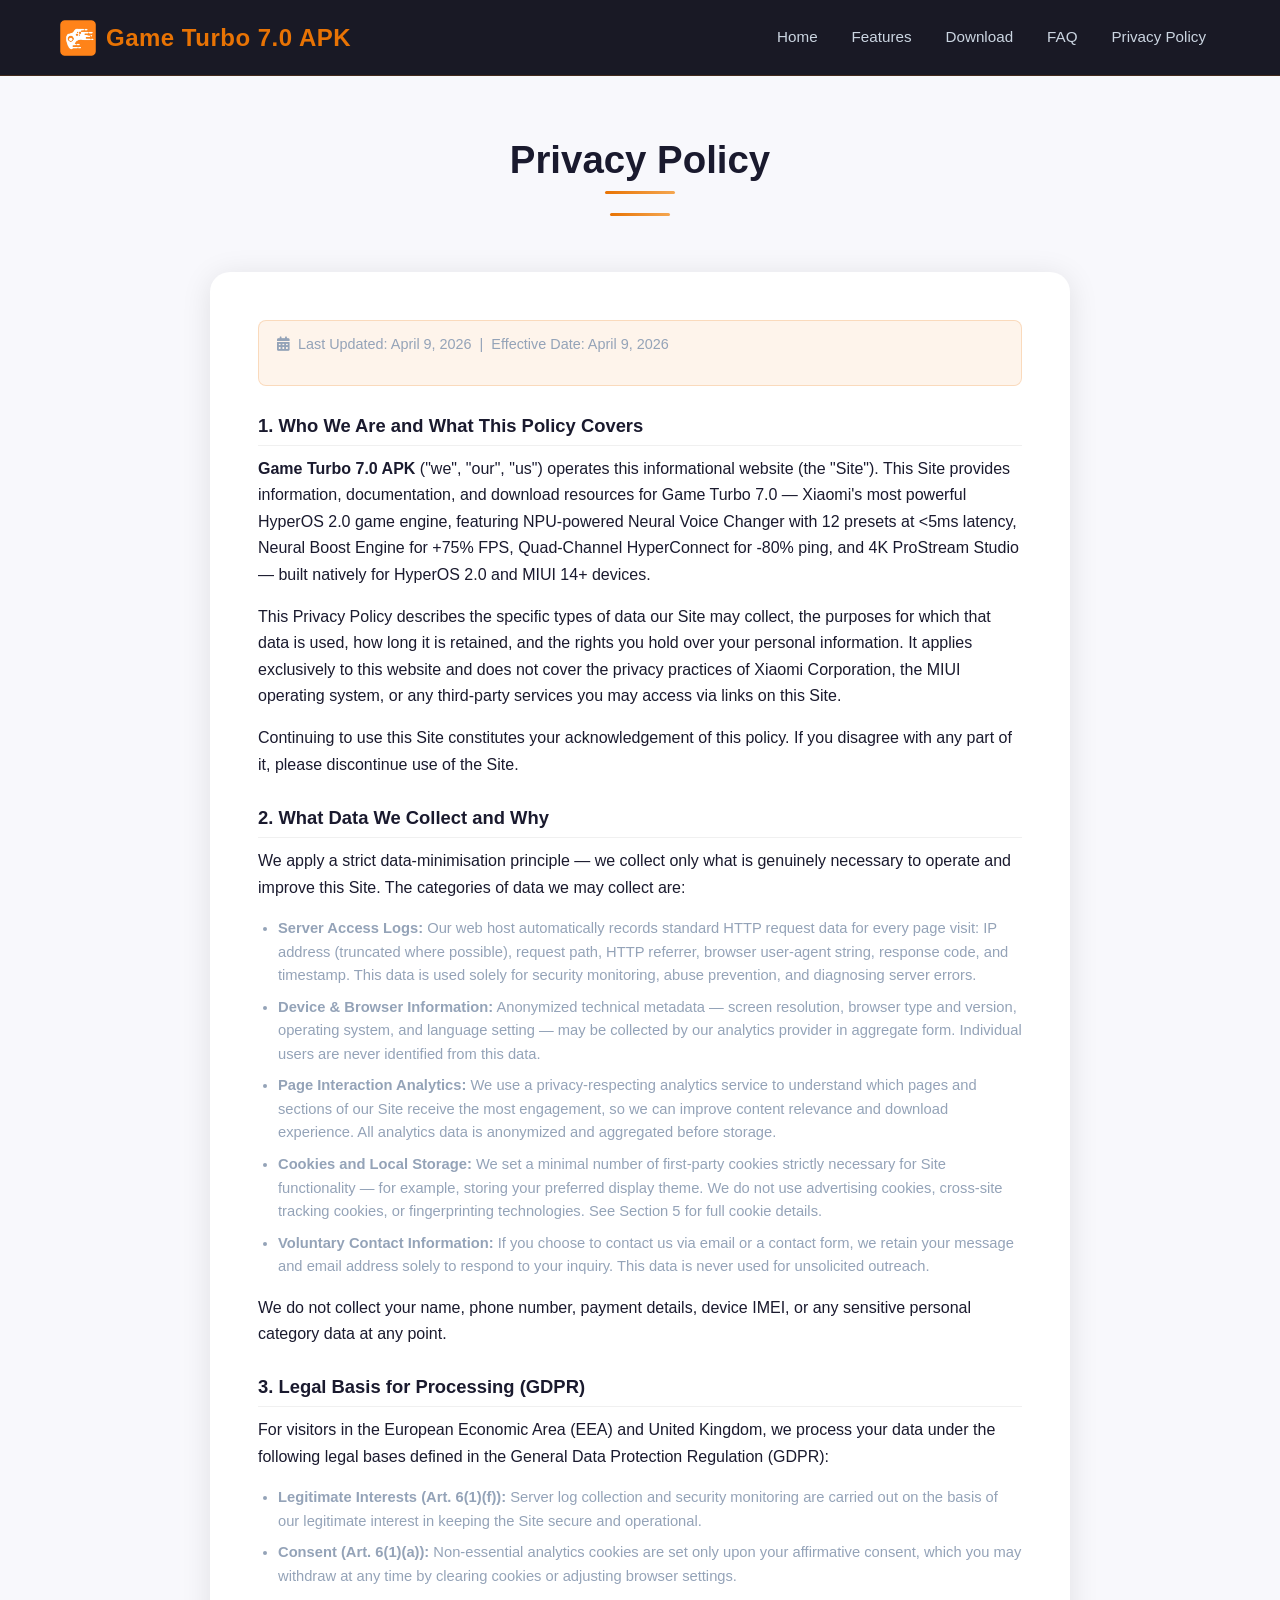
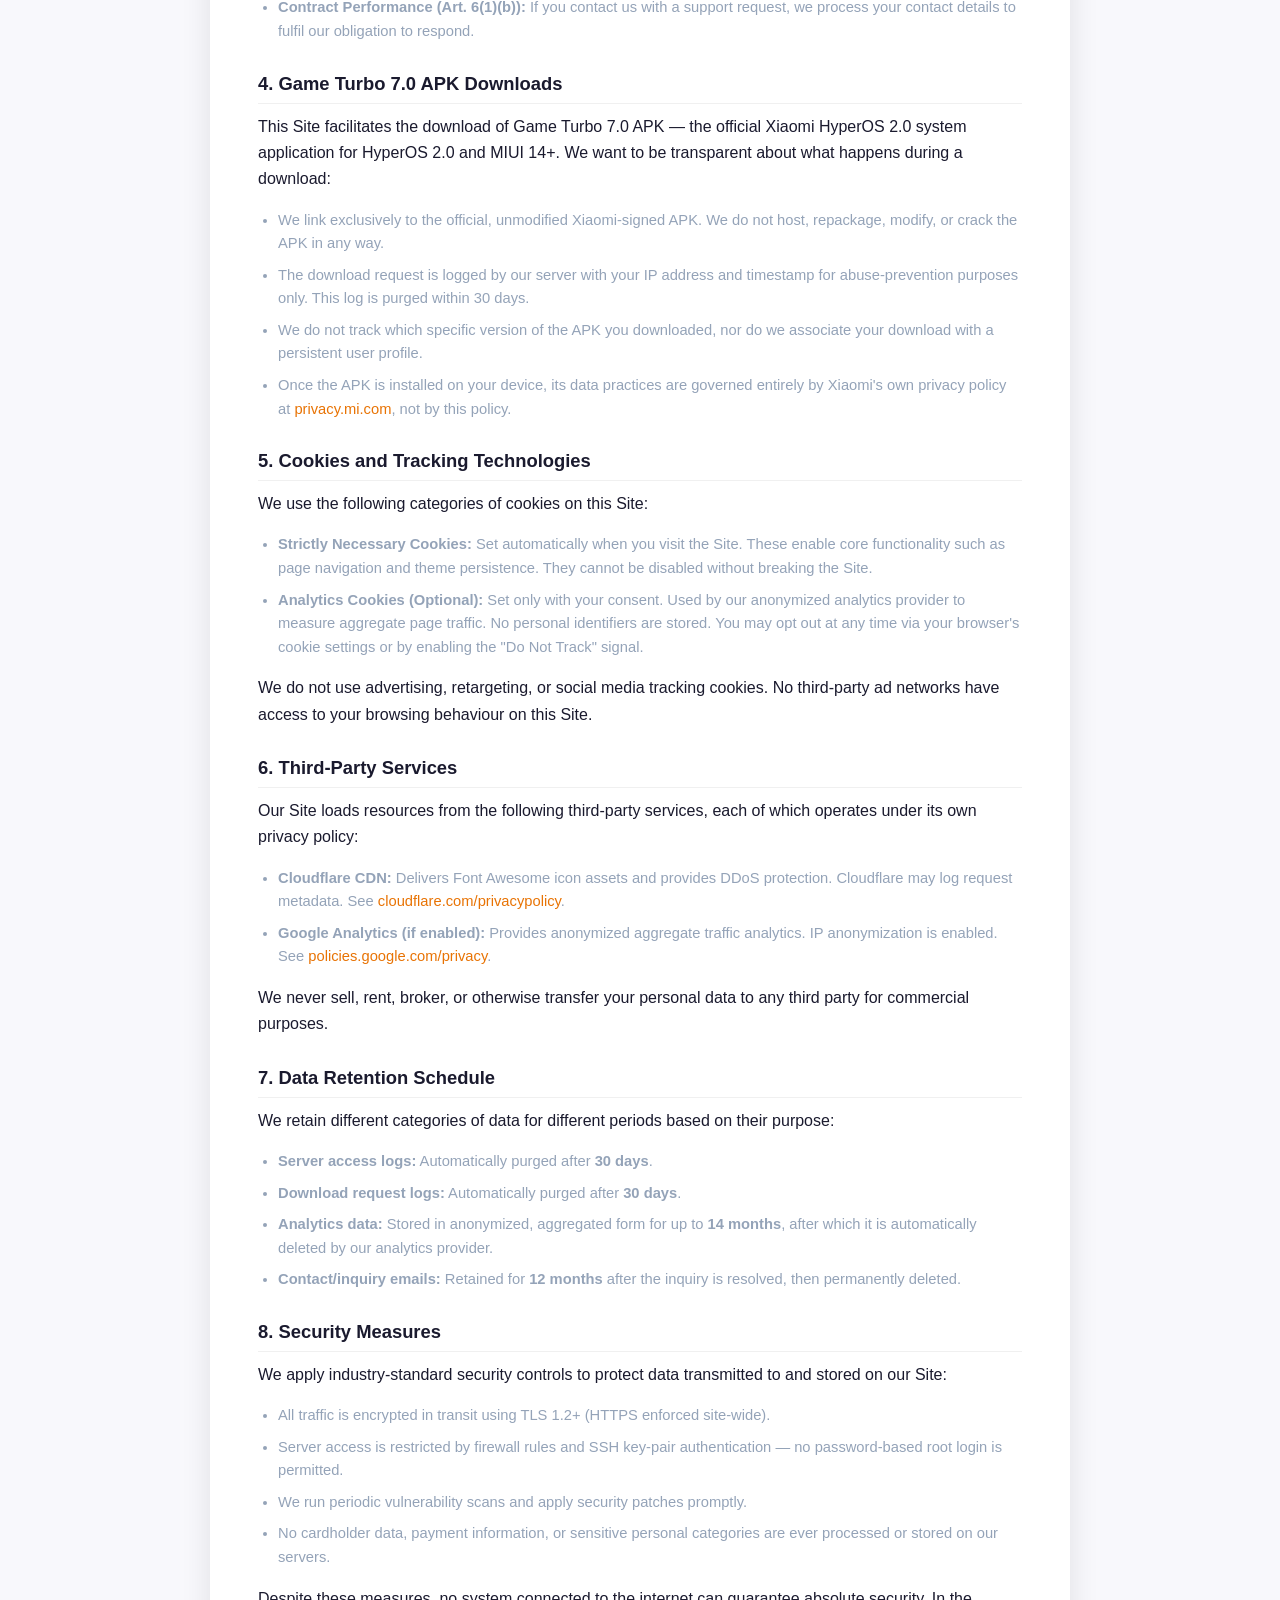
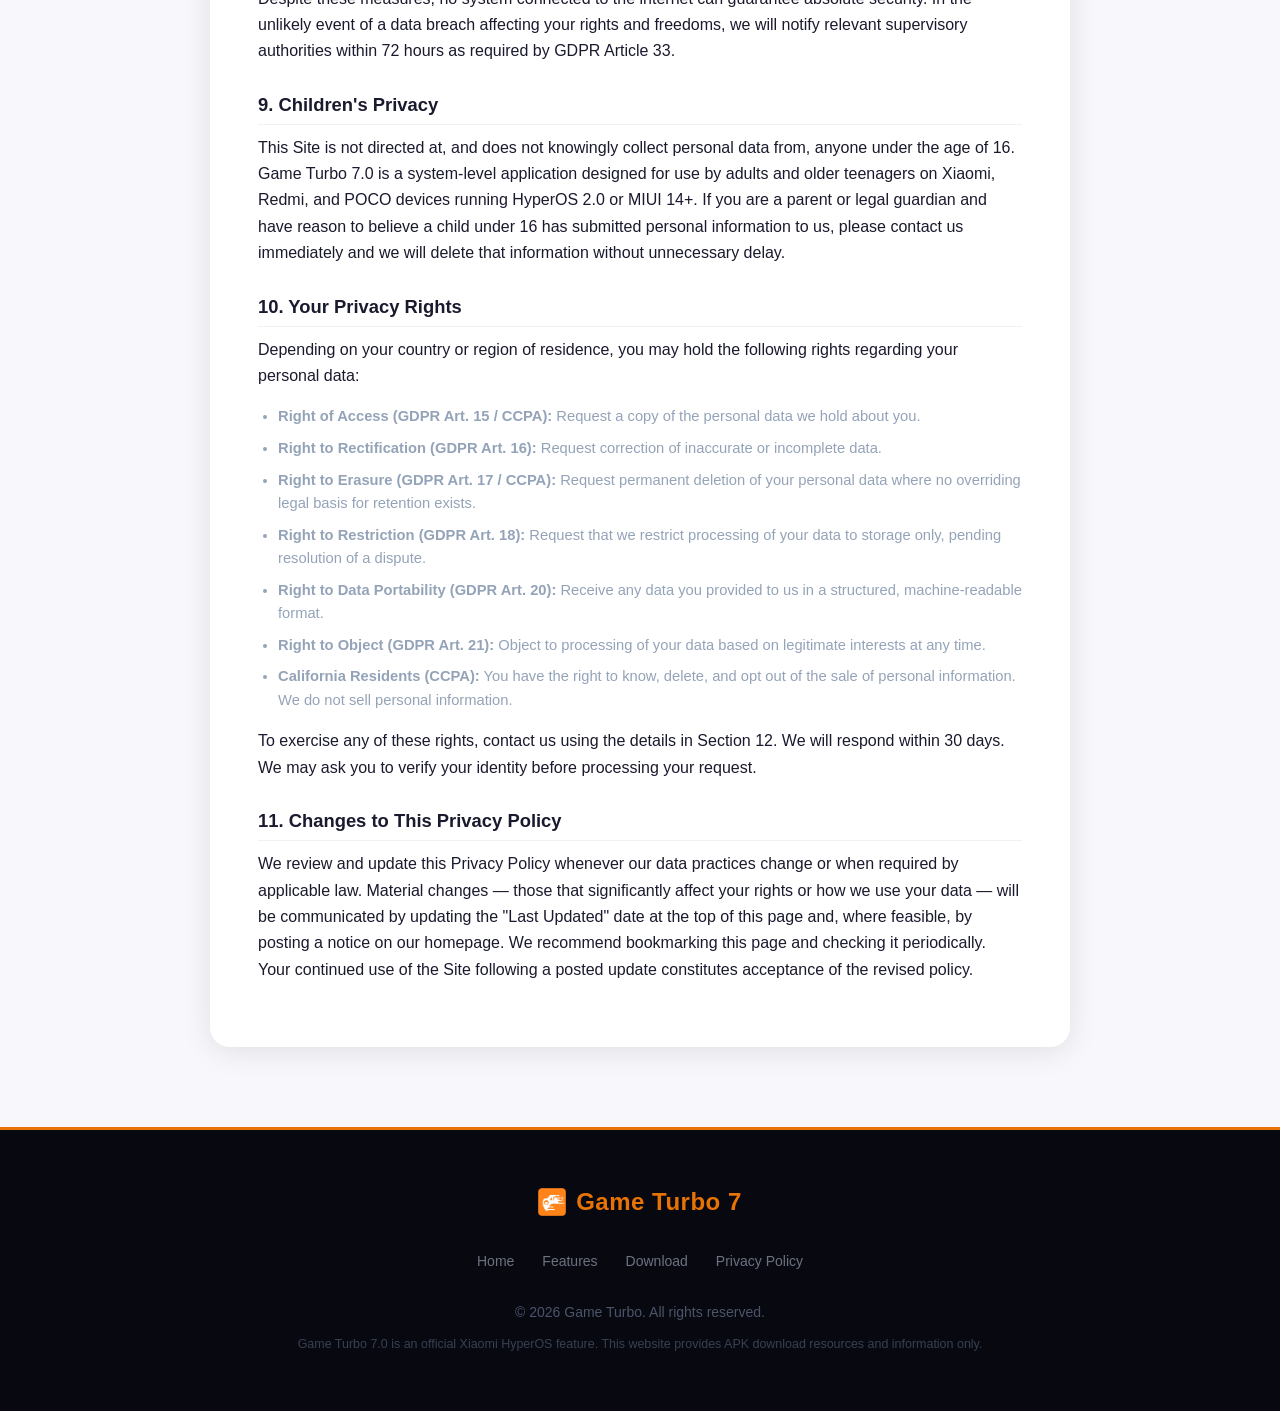
==== privacy-policy.html @ 9330b488 "first commit" ====
﻿<!DOCTYPE html>
<html lang="en">

<head>
    <meta charset="UTF-8">
    <meta name="viewport" content="width=device-width, initial-scale=1.0, maximum-scale=1.0, user-scalable=no">
    <title>Privacy Policy | Game Turbo 7.0 APK</title>
    <meta name="description" content="Privacy Policy for Game Turbo 7.0 APK website. Learn how we collect, use, and protect your personal information when you use our site.">
    <meta name="robots" content="noindex, follow">

    <link rel="stylesheet" href="css/styles.css">
    <link rel="stylesheet" href="https://cdnjs.cloudflare.com/ajax/libs/font-awesome/6.0.0/css/all.min.css">
    <link rel="icon" type="image/x-icon" href="images/favicon.ico">
</head>

<body>
    <!-- Loading Screen -->
    <!-- <div class="loading-screen" id="loadingScreen">
        <div class="loading-content">
            <div class="phone-loader">
                <div class="phone-status-bar">
                    <span>11:11</span>
                    <div class="status-icons">
                        <i class="fas fa-signal"></i>
                        <i class="fas fa-wifi"></i>
                        <i class="fas fa-battery-full"></i>
                    </div>
                </div>
                <div class="phone-screen-content">
                    <div class="loader-logo">
                        <img src="images/gameturbo.webp" alt="Game Turbo" class="loader-icon-img" style="height:48px;width:auto;object-fit:contain;">
                        <span class="loader-brand">Game Turbo 7.0</span>
                    </div>
                    <div class="loading-bar-container">
                        <div class="loading-bar"></div>
                    </div>
                    <div class="loading-text">Loading...</div>
                </div>
            </div>
        </div>
    </div> -->

    <!-- Header -->
    <header id="mainHeader">
        <div class="header-container">
            <a href="./index.html" class="logo-link">
                <div class="logo">
                    <img src="images/gameturbo.webp" alt="Game Turbo Logo" class="logo-icon" style="height:36px;width:auto;object-fit:contain;">
                    <h1>Game Turbo 7.0 APK</h1>
                </div>
            </a>
            <div class="mobile-menu-toggle" id="mobileMenuToggle">
                <i class="fas fa-bars"></i>
            </div>
            <nav id="mainNav">
                <ul>
                    <li><a href="index.html#hero"     class="nav-link">Home</a></li>
                    <li><a href="index.html#features" class="nav-link">Features</a></li>
                    <li><a href="index.html#download" class="nav-link">Download</a></li>
                    <li><a href="index.html#faq" class="nav-link">FAQ</a></li>
                    <li><a href="privacy-policy.html" class="nav-link active">Privacy Policy</a></li>
                </ul>
            </nav>
        </div>
    </header>

    <main>
        <section id="privacy-policy" class="privacy-policy-section">
            <div class="container">
                <div class="section-header">
                    <h2>Privacy Policy</h2>
                    <div class="separator"></div>
                </div>
                <div class="privacy-content">
                    <div class="effective-date">
                        <p><i class="fas fa-calendar-alt"></i> &nbsp;Last Updated: April 9, 2026 &nbsp;|&nbsp; Effective Date: April 9, 2026</p>
                    </div>

                    <h3>1. Who We Are and What This Policy Covers</h3>
                    <p><strong>Game Turbo 7.0 APK</strong> ("we", "our", "us") operates this informational website (the "Site"). This Site provides information, documentation, and download resources for Game Turbo 7.0 — Xiaomi's most powerful HyperOS 2.0 game engine, featuring NPU-powered Neural Voice Changer with 12 presets at &lt;5ms latency, Neural Boost Engine for +75% FPS, Quad-Channel HyperConnect for -80% ping, and 4K ProStream Studio — built natively for HyperOS 2.0 and MIUI 14+ devices.</p>
                    <p>This Privacy Policy describes the specific types of data our Site may collect, the purposes for which that data is used, how long it is retained, and the rights you hold over your personal information. It applies exclusively to this website and does not cover the privacy practices of Xiaomi Corporation, the MIUI operating system, or any third-party services you may access via links on this Site.</p>
                    <p>Continuing to use this Site constitutes your acknowledgement of this policy. If you disagree with any part of it, please discontinue use of the Site.</p>

                    <h3>2. What Data We Collect and Why</h3>
                    <p>We apply a strict data-minimisation principle — we collect only what is genuinely necessary to operate and improve this Site. The categories of data we may collect are:</p>
                    <ul>
                        <li><strong>Server Access Logs:</strong> Our web host automatically records standard HTTP request data for every page visit: IP address (truncated where possible), request path, HTTP referrer, browser user-agent string, response code, and timestamp. This data is used solely for security monitoring, abuse prevention, and diagnosing server errors.</li>
                        <li><strong>Device &amp; Browser Information:</strong> Anonymized technical metadata — screen resolution, browser type and version, operating system, and language setting — may be collected by our analytics provider in aggregate form. Individual users are never identified from this data.</li>
                        <li><strong>Page Interaction Analytics:</strong> We use a privacy-respecting analytics service to understand which pages and sections of our Site receive the most engagement, so we can improve content relevance and download experience. All analytics data is anonymized and aggregated before storage.</li>
                        <li><strong>Cookies and Local Storage:</strong> We set a minimal number of first-party cookies strictly necessary for Site functionality — for example, storing your preferred display theme. We do not use advertising cookies, cross-site tracking cookies, or fingerprinting technologies. See Section 5 for full cookie details.</li>
                        <li><strong>Voluntary Contact Information:</strong> If you choose to contact us via email or a contact form, we retain your message and email address solely to respond to your inquiry. This data is never used for unsolicited outreach.</li>
                    </ul>
                    <p>We do not collect your name, phone number, payment details, device IMEI, or any sensitive personal category data at any point.</p>

                    <h3>3. Legal Basis for Processing (GDPR)</h3>
                    <p>For visitors in the European Economic Area (EEA) and United Kingdom, we process your data under the following legal bases defined in the General Data Protection Regulation (GDPR):</p>
                    <ul>
                        <li><strong>Legitimate Interests (Art. 6(1)(f)):</strong> Server log collection and security monitoring are carried out on the basis of our legitimate interest in keeping the Site secure and operational.</li>
                        <li><strong>Consent (Art. 6(1)(a)):</strong> Non-essential analytics cookies are set only upon your affirmative consent, which you may withdraw at any time by clearing cookies or adjusting browser settings.</li>
                        <li><strong>Contract Performance (Art. 6(1)(b)):</strong> If you contact us with a support request, we process your contact details to fulfil our obligation to respond.</li>
                    </ul>

                    <h3>4. Game Turbo 7.0 APK Downloads</h3>
                    <p>This Site facilitates the download of Game Turbo 7.0 APK — the official Xiaomi HyperOS 2.0 system application for HyperOS 2.0 and MIUI 14+. We want to be transparent about what happens during a download:</p>
                    <ul>
                        <li>We link exclusively to the official, unmodified Xiaomi-signed APK. We do not host, repackage, modify, or crack the APK in any way.</li>
                        <li>The download request is logged by our server with your IP address and timestamp for abuse-prevention purposes only. This log is purged within 30 days.</li>
                        <li>We do not track which specific version of the APK you downloaded, nor do we associate your download with a persistent user profile.</li>
                        <li>Once the APK is installed on your device, its data practices are governed entirely by Xiaomi's own privacy policy at <a href="https://privacy.mi.com/" target="_blank" rel="noopener noreferrer">privacy.mi.com</a>, not by this policy.</li>
                    </ul>

                    <h3>5. Cookies and Tracking Technologies</h3>
                    <p>We use the following categories of cookies on this Site:</p>
                    <ul>
                        <li><strong>Strictly Necessary Cookies:</strong> Set automatically when you visit the Site. These enable core functionality such as page navigation and theme persistence. They cannot be disabled without breaking the Site.</li>
                        <li><strong>Analytics Cookies (Optional):</strong> Set only with your consent. Used by our anonymized analytics provider to measure aggregate page traffic. No personal identifiers are stored. You may opt out at any time via your browser's cookie settings or by enabling the "Do Not Track" signal.</li>
                    </ul>
                    <p>We do not use advertising, retargeting, or social media tracking cookies. No third-party ad networks have access to your browsing behaviour on this Site.</p>

                    <h3>6. Third-Party Services</h3>
                    <p>Our Site loads resources from the following third-party services, each of which operates under its own privacy policy:</p>
                    <ul>
                        <li><strong>Cloudflare CDN:</strong> Delivers Font Awesome icon assets and provides DDoS protection. Cloudflare may log request metadata. See <a href="https://www.cloudflare.com/privacypolicy/" target="_blank" rel="noopener noreferrer">cloudflare.com/privacypolicy</a>.</li>
                        <li><strong>Google Analytics (if enabled):</strong> Provides anonymized aggregate traffic analytics. IP anonymization is enabled. See <a href="https://policies.google.com/privacy" target="_blank" rel="noopener noreferrer">policies.google.com/privacy</a>.</li>
                    </ul>
                    <p>We never sell, rent, broker, or otherwise transfer your personal data to any third party for commercial purposes.</p>

                    <h3>7. Data Retention Schedule</h3>
                    <p>We retain different categories of data for different periods based on their purpose:</p>
                    <ul>
                        <li><strong>Server access logs:</strong> Automatically purged after <strong>30 days</strong>.</li>
                        <li><strong>Download request logs:</strong> Automatically purged after <strong>30 days</strong>.</li>
                        <li><strong>Analytics data:</strong> Stored in anonymized, aggregated form for up to <strong>14 months</strong>, after which it is automatically deleted by our analytics provider.</li>
                        <li><strong>Contact/inquiry emails:</strong> Retained for <strong>12 months</strong> after the inquiry is resolved, then permanently deleted.</li>
                    </ul>

                    <h3>8. Security Measures</h3>
                    <p>We apply industry-standard security controls to protect data transmitted to and stored on our Site:</p>
                    <ul>
                        <li>All traffic is encrypted in transit using TLS 1.2+ (HTTPS enforced site-wide).</li>
                        <li>Server access is restricted by firewall rules and SSH key-pair authentication — no password-based root login is permitted.</li>
                        <li>We run periodic vulnerability scans and apply security patches promptly.</li>
                        <li>No cardholder data, payment information, or sensitive personal categories are ever processed or stored on our servers.</li>
                    </ul>
                    <p>Despite these measures, no system connected to the internet can guarantee absolute security. In the unlikely event of a data breach affecting your rights and freedoms, we will notify relevant supervisory authorities within 72 hours as required by GDPR Article 33.</p>

                    <h3>9. Children's Privacy</h3>
                    <p>This Site is not directed at, and does not knowingly collect personal data from, anyone under the age of 16. Game Turbo 7.0 is a system-level application designed for use by adults and older teenagers on Xiaomi, Redmi, and POCO devices running HyperOS 2.0 or MIUI 14+. If you are a parent or legal guardian and have reason to believe a child under 16 has submitted personal information to us, please contact us immediately and we will delete that information without unnecessary delay.</p>

                    <h3>10. Your Privacy Rights</h3>
                    <p>Depending on your country or region of residence, you may hold the following rights regarding your personal data:</p>
                    <ul>
                        <li><strong>Right of Access (GDPR Art. 15 / CCPA):</strong> Request a copy of the personal data we hold about you.</li>
                        <li><strong>Right to Rectification (GDPR Art. 16):</strong> Request correction of inaccurate or incomplete data.</li>
                        <li><strong>Right to Erasure (GDPR Art. 17 / CCPA):</strong> Request permanent deletion of your personal data where no overriding legal basis for retention exists.</li>
                        <li><strong>Right to Restriction (GDPR Art. 18):</strong> Request that we restrict processing of your data to storage only, pending resolution of a dispute.</li>
                        <li><strong>Right to Data Portability (GDPR Art. 20):</strong> Receive any data you provided to us in a structured, machine-readable format.</li>
                        <li><strong>Right to Object (GDPR Art. 21):</strong> Object to processing of your data based on legitimate interests at any time.</li>
                        <li><strong>California Residents (CCPA):</strong> You have the right to know, delete, and opt out of the sale of personal information. We do not sell personal information.</li>
                    </ul>
                    <p>To exercise any of these rights, contact us using the details in Section 12. We will respond within 30 days. We may ask you to verify your identity before processing your request.</p>

                    <h3>11. Changes to This Privacy Policy</h3>
                    <p>We review and update this Privacy Policy whenever our data practices change or when required by applicable law. Material changes — those that significantly affect your rights or how we use your data — will be communicated by updating the "Last Updated" date at the top of this page and, where feasible, by posting a notice on our homepage. We recommend bookmarking this page and checking it periodically. Your continued use of the Site following a posted update constitutes acceptance of the revised policy.</p>

                    
                </div>
            </div>
        </section>
    </main>

    <footer>
        <div class="footer-inner">
            <div class="footer-brand-logo">
                <img src="images/gameturbo.webp" alt="Game Turbo" class="footer-logo-icon" style="height:28px;width:auto;object-fit:contain;vertical-align:middle;">
                <span class="footer-logo-name">Game Turbo 7</span>
            </div>
            <div class="footer-links-row">
                <a href="index.html">Home</a>
                <a href="index.html#features">Features</a>
                <a href="index.html#download">Download</a>
                <a href="privacy-policy.html">Privacy Policy</a>
            </div>
            <p class="footer-copy">&copy; 2026 Game Turbo. All rights reserved.</p>
            <p class="footer-disclaimer">Game Turbo 7.0 is an official Xiaomi HyperOS feature. This website provides APK download resources and information only.</p>
        </div>
    </footer>

    <script src="js/script.js"></script>
</body>

</html>
---- css/styles.css ----
/* ============================================================
   GAME TURBO 4.0 — styles.css
   Brand Color: #E87304 (Orange)
   ============================================================ */

/* =================== CSS VARIABLES =================== */
:root {
    --primary-color: #E87304;
    --primary-dark: #b85c00;
    --primary-light: #f4a650;
    --primary-glow: rgba(232, 115, 4, 0.35);

    --secondary-color: #1a1a2e;
    --secondary-dark: #0d0d1a;
    --secondary-light: #2d2d4e;

    --accent-color: #f09040;
    --accent-green: #22c55e;

    --text-dark: #1a1a2e;
    --text-light: #ffffff;
    --text-muted: #94a3b8;

    --background-light: #f8f8fc;
    --background-dark: #0d0d1a;
    --card-bg: #ffffff;
    --card-bg-dark: #1a1a2e;
    --card-shadow: rgba(0, 0, 0, 0.10);
    --card-shadow-hover: rgba(232, 115, 4, 0.2);

    --border-color: rgba(232, 115, 4, 0.2);

    --header-height: 76px;
    --border-radius: 12px;
    --border-radius-lg: 20px;
    --section-padding: 90px 0;
    --transition-speed: 0.3s;
}

/* Dark Theme Variables */
.dark-theme {
    --text-dark: #e2e8f0;
    --text-muted: #64748b;
    --background-light: #0d0d1a;
    --card-bg: #1a1a2e;
    --card-shadow: rgba(0, 0, 0, 0.4);
    --border-color: rgba(232, 115, 4, 0.15);
}

/* =================== RESET & BASE =================== */
*, *::before, *::after {
    margin: 0;
    padding: 0;
    box-sizing: border-box;
}

html {
    scroll-behavior: smooth;
    font-size: 16px;
}

body {
    font-family: 'Segoe UI', 'Roboto', 'Arial', sans-serif;
    color: var(--text-dark);
    background-color: var(--background-light);
    line-height: 1.65;
    overflow-x: hidden;
    transition: background-color var(--transition-speed) ease, color var(--transition-speed) ease;
}

h1, h2, h3, h4, h5, h6 {
    font-weight: 700;
    line-height: 1.25;
    margin-bottom: 0.75rem;
}

p { margin-bottom: 1rem; }

a {
    color: var(--primary-color);
    text-decoration: none;
    transition: color var(--transition-speed) ease;
}
a:hover { color: var(--primary-dark); }

section { padding: var(--section-padding); }
img { max-width: 100%; height: auto; }

/* =================== UTILITY =================== */
.container {
    width: 100%;
    max-width: 1200px;
    margin: 0 auto;
    padding: 0 20px;
}

.highlight {
    color: var(--primary-color);
    position: relative;
}

.section-header {
    text-align: center;
    max-width: 800px;
    margin: 0 auto 3.5rem;
    padding: 0 20px;
}

.section-header h2 {
    font-size: 2.4rem;
    color: var(--text-dark);
    position: relative;
    display: inline-block;
    margin-bottom: 1.2rem;
}

.section-header h2::after {
    content: "";
    position: absolute;
    bottom: -10px;
    left: 50%;
    transform: translateX(-50%);
    width: 70px;
    height: 3px;
    background: linear-gradient(90deg, var(--primary-color), var(--primary-light));
    border-radius: 3px;
}

.section-header p {
    font-size: 1.1rem;
    color: var(--text-muted);
    line-height: 1.7;
}

/* =================== BUTTONS =================== */
.btn {
    display: inline-flex;
    align-items: center;
    justify-content: center;
    gap: 8px;
    padding: 13px 28px;
    border-radius: 50px;
    font-weight: 600;
    font-size: 1rem;
    cursor: pointer;
    transition: all var(--transition-speed) ease;
    border: none;
    text-align: center;
    letter-spacing: 0.3px;
    white-space: nowrap;
}

.btn-primary {
    background: linear-gradient(135deg, var(--primary-color) 0%, var(--primary-dark) 100%);
    color: #ffffff;
    box-shadow: 0 4px 15px var(--primary-glow);
}
.btn-primary:hover {
    background: linear-gradient(135deg, var(--primary-light) 0%, var(--primary-color) 100%);
    color: #ffffff;
    transform: translateY(-2px);
    box-shadow: 0 8px 25px var(--primary-glow);
}

.btn-secondary {
    background-color: rgba(255,255,255,0.15);
    color: var(--text-light);
    border: 2px solid rgba(255,255,255,0.5);
    backdrop-filter: blur(8px);
}
.btn-secondary:hover {
    background-color: rgba(255,255,255,0.25);
    color: var(--text-light);
    transform: translateY(-2px);
}

/* =================== LOADING SCREEN =================== */
.loading-screen {
    position: fixed;
    inset: 0;
    background: linear-gradient(135deg, var(--secondary-dark) 0%, var(--secondary-color) 100%);
    display: flex;
    justify-content: center;
    align-items: center;
    z-index: 9999;
    transition: opacity 0.6s ease, visibility 0.6s ease;
}

.loading-screen.loaded {
    opacity: 0;
    visibility: hidden;
    pointer-events: none;
}

.phone-loader {
    width: 300px;
    background: #1a1a2e;
    border-radius: 28px;
    border: 3px solid var(--primary-color);
    overflow: hidden;
    box-shadow: 0 0 40px var(--primary-glow), 0 0 80px rgba(232,115,4,0.1);
}

.phone-status-bar {
    display: flex;
    justify-content: space-between;
    align-items: center;
    padding: 8px 16px;
    background: rgba(232,115,4,0.15);
    font-size: 0.75rem;
    color: var(--primary-color);
}

.status-icons { display: flex; gap: 6px; }

.phone-screen-content {
    padding: 30px 20px;
    text-align: center;
}

.loader-logo {
    display: flex;
    align-items: center;
    justify-content: center;
    gap: 10px;
    margin-bottom: 24px;
}

.loader-icon {
    font-size: 2.5rem;
    animation: pulse 1.5s ease-in-out infinite;
}

.loader-brand {
    font-size: 1.4rem;
    font-weight: 800;
    color: var(--primary-color);
    letter-spacing: 1px;
}

.loading-bar-container {
    width: 100%;
    height: 6px;
    background: rgba(255,255,255,0.1);
    border-radius: 10px;
    overflow: hidden;
    margin-bottom: 12px;
}

.loading-bar {
    width: 0%;
    height: 100%;
    background: linear-gradient(90deg, var(--primary-color), var(--primary-light));
    border-radius: 10px;
    animation: progress 2.5s ease-in-out forwards;
}

.loading-text {
    color: var(--text-muted);
    font-size: 0.85rem;
    letter-spacing: 0.5px;
}

@keyframes progress {
    0%   { width: 0%; }
    40%  { width: 50%; }
    80%  { width: 85%; }
    100% { width: 100%; }
}

@keyframes pulse {
    0%, 100% { transform: scale(1); }
    50%       { transform: scale(1.15); }
}

/* =================== HEADER =================== */
header {
    position: fixed;
    top: 0;
    left: 0;
    width: 100%;
    height: var(--header-height);
    background-color: rgba(13, 13, 26, 0.95);
    backdrop-filter: blur(20px);
    -webkit-backdrop-filter: blur(20px);
    border-bottom: 1px solid var(--border-color);
    z-index: 1000;
    transition: all var(--transition-speed) ease;
}

.dark-theme header {
    background-color: rgba(13, 13, 26, 0.98);
}

header.scrolled {
    height: 60px;
    box-shadow: 0 4px 24px rgba(232,115,4,0.08);
}

.header-container {
    display: flex;
    justify-content: space-between;
    align-items: center;
    height: 100%;
    max-width: 1200px;
    margin: 0 auto;
    padding: 0 20px;
}

.logo-link { text-decoration: none; }

.logo {
    display: flex;
    align-items: center;
    gap: 10px;
}

.logo-icon {
    font-size: 1.8rem;
    line-height: 1;
    animation: pulse 2s ease-in-out infinite;
}

.logo h1, .logo .logo-name {
    font-size: 1.5rem;
    font-weight: 800;
    color: var(--primary-color);
    margin-bottom: 0;
    letter-spacing: 0.5px;
    transition: font-size var(--transition-speed) ease;
}

header.scrolled .logo h1,
header.scrolled .logo .logo-name { font-size: 1.25rem; }

nav ul {
    display: flex;
    list-style: none;
    gap: 6px;
}

nav ul li a {
    color: #cbd5e1;
    font-weight: 500;
    font-size: 0.95rem;
    padding: 6px 14px;
    border-radius: 50px;
    transition: all var(--transition-speed) ease;
}

nav ul li a:hover,
nav ul li a.active {
    color: var(--secondary-dark);
    background-color: var(--primary-color);
}

.theme-toggle {
    display: flex;
    align-items: center;
    justify-content: center;
    width: 38px;
    height: 38px;
    border-radius: 50%;
    background-color: rgba(232,115,4,0.12);
    color: var(--primary-color);
    cursor: pointer;
    transition: all var(--transition-speed) ease;
    border: 1px solid var(--border-color);
}

.theme-toggle:hover {
    background-color: var(--primary-color);
    color: var(--secondary-dark);
    transform: rotate(20deg);
}

.mobile-menu-toggle {
    display: none;
    align-items: center;
    justify-content: center;
    width: 40px;
    height: 40px;
    border-radius: 8px;
    background: rgba(232,115,4,0.1);
    color: var(--primary-color);
    cursor: pointer;
    border: 1px solid var(--border-color);
    transition: all var(--transition-speed) ease;
}

.mobile-menu-toggle:hover {
    background: var(--primary-color);
    color: var(--secondary-dark);
}

/* =================== HERO SECTION =================== */
.hero-section {
    padding-top: calc(var(--header-height) + 0px);
    padding-bottom: 0;
    background: linear-gradient(135deg, var(--secondary-dark) 0%, #0f172a 50%, #1a1a2e 100%);
    color: var(--text-light);
    overflow: hidden;
    position: relative;
    min-height: 100vh;
    display: flex;
    flex-direction: column;
}

/* Animated background particles */
.hero-bg-particles {
    position: absolute;
    inset: 0;
    overflow: hidden;
    pointer-events: none;
}

.hero-bg-particles span {
    position: absolute;
    display: block;
    width: 6px;
    height: 6px;
    border-radius: 50%;
    background: var(--primary-color);
    opacity: 0;
    will-change: transform, opacity;
    animation: float-particle 8s infinite;
}

.hero-bg-particles span:nth-child(1)  { left: 10%; animation-delay: 0s;   animation-duration: 9s;  }
.hero-bg-particles span:nth-child(2)  { left: 25%; animation-delay: 2s;   animation-duration: 7s;  width: 4px; height: 4px; }
.hero-bg-particles span:nth-child(3)  { left: 40%; animation-delay: 4s;   animation-duration: 10s; }
.hero-bg-particles span:nth-child(4)  { left: 55%; animation-delay: 1s;   animation-duration: 8s;  width: 3px; height: 3px; }
.hero-bg-particles span:nth-child(5)  { left: 70%; animation-delay: 3s;   animation-duration: 7s;  }
.hero-bg-particles span:nth-child(6)  { left: 80%; animation-delay: 5s;   animation-duration: 9s;  width: 5px; height: 5px; }
.hero-bg-particles span:nth-child(7)  { left: 15%; animation-delay: 6s;   animation-duration: 11s; width: 4px; height: 4px; }
.hero-bg-particles span:nth-child(8)  { left: 90%; animation-delay: 1.5s; animation-duration: 8s;  }
.hero-bg-particles span:nth-child(9)  { left: 60%; animation-delay: 3.5s; animation-duration: 6s;  width: 3px; height: 3px; }
.hero-bg-particles span:nth-child(10) { left: 35%; animation-delay: 7s;   animation-duration: 9s;  }

@keyframes float-particle {
    0%   { bottom: -10px; opacity: 0; }
    10%  { opacity: 0.5; }
    90%  { opacity: 0.3; }
    100% { bottom: 110%; opacity: 0; }
}

.hero-content {
    display: flex;
    align-items: center;
    justify-content: space-between;
    max-width: 1200px;
    margin: 0 auto;
    padding: 80px 20px 60px;
    flex: 1;
    gap: 60px;
    position: relative;
    z-index: 2;
}

.hero-text { max-width: 560px; }

.hero-badge {
    display: inline-flex;
    align-items: center;
    gap: 6px;
    background: rgba(232,115,4,0.15);
    border: 1px solid rgba(232,115,4,0.4);
    color: var(--primary-color);
    font-size: 0.85rem;
    font-weight: 600;
    padding: 6px 14px;
    border-radius: 50px;
    margin-bottom: 20px;
    letter-spacing: 0.5px;
}

.hero-text h1 {
    font-size: 3.2rem;
    font-weight: 800;
    line-height: 1.15;
    margin-bottom: 1.2rem;
    color: var(--text-light);
}

.hero-text h1 .highlight {
    background: linear-gradient(90deg, var(--primary-color), var(--primary-light));
    -webkit-background-clip: text;
    -webkit-text-fill-color: transparent;
    background-clip: text;
}

.hero-text > p {
    font-size: 1.1rem;
    color: #94a3b8;
    line-height: 1.7;
    margin-bottom: 1.5rem;
}

.hero-features-list {
    list-style: none;
    margin-bottom: 2rem;
    display: flex;
    flex-direction: column;
    gap: 10px;
}

.hero-features-list li {
    display: flex;
    align-items: center;
    gap: 10px;
    font-size: 0.95rem;
    color: #cbd5e1;
}

.hero-features-list li i {
    color: var(--primary-color);
    font-size: 1rem;
    flex-shrink: 0;
}

.hero-buttons {
    display: flex;
    gap: 14px;
    flex-wrap: wrap;
    margin-bottom: 2rem;
}

.hero-trust {
    display: flex;
    gap: 20px;
    flex-wrap: wrap;
}

.trust-item {
    display: flex;
    align-items: center;
    gap: 6px;
    font-size: 0.85rem;
    color: #64748b;
}

.trust-item i { color: var(--primary-color); }

/* ---- Phone Mockup ---- */
.hero-phone {
    position: relative;
    flex-shrink: 0;
}

.phone-mockup {
    width: 260px;
    background: #0a0a14;
    border-radius: 36px;
    border: 3px solid rgba(232,115,4,0.5);
    overflow: hidden;
    position: relative;
    box-shadow:
        0 0 0 6px rgba(232,115,4,0.07),
        0 30px 60px rgba(0,0,0,0.6),
        0 0 80px rgba(232,115,4,0.15);
    will-change: transform;
    animation: phone-float 4s ease-in-out infinite;
}

@keyframes phone-float {
    0%, 100% { transform: translateY(0); }
    50%       { transform: translateY(-12px); }
}

.phone-notch {
    width: 80px;
    height: 22px;
    background: #0a0a14;
    border-radius: 0 0 14px 14px;
    margin: 0 auto;
    position: relative;
    z-index: 2;
    border-bottom: 2px solid rgba(232,115,4,0.15);
}

.phone-screen {
    padding: 0 14px 8px;
}

.app-status-bar {
    display: flex;
    justify-content: space-between;
    align-items: center;
    padding: 6px 0;
    font-size: 0.7rem;
    color: #64748b;
}

.app-status-icons { display: flex; gap: 5px; }

.app-header {
    display: flex;
    justify-content: space-between;
    align-items: center;
    padding: 8px 0;
    border-bottom: 1px solid rgba(232,115,4,0.15);
    margin-bottom: 12px;
}

.app-name {
    color: var(--primary-color);
    font-weight: 700;
    font-size: 0.9rem;
}

.active-badge {
    background: var(--accent-green);
    color: white;
    font-size: 0.6rem;
    font-weight: 700;
    padding: 2px 8px;
    border-radius: 50px;
    letter-spacing: 0.5px;
}

.app-stats-grid {
    display: grid;
    grid-template-columns: 1fr 1fr;
    gap: 8px;
    margin-bottom: 12px;
}

.stat-box {
    background: rgba(255,255,255,0.04);
    border-radius: 10px;
    padding: 10px 8px;
    text-align: center;
    border: 1px solid rgba(255,255,255,0.06);
    transition: all 0.3s ease;
}

.stat-box.fps  { border-color: rgba(34,197,94,0.3);  }
.stat-box.ram  { border-color: rgba(59,130,246,0.3);  }
.stat-box.ping { border-color: rgba(232,115,4,0.3);   }
.stat-box.temp { border-color: rgba(239,68,68,0.3);   }

.stat-label {
    display: block;
    font-size: 0.6rem;
    color: #64748b;
    letter-spacing: 0.5px;
    font-weight: 600;
    margin-bottom: 2px;
}

.stat-value {
    display: block;
    font-size: 1.4rem;
    font-weight: 800;
    color: var(--text-light);
    line-height: 1;
    margin-bottom: 2px;
}

.stat-box.fps  .stat-value { color: #22c55e; }
.stat-box.ping .stat-value { color: var(--primary-color); }
.stat-box.temp .stat-value { color: #ef4444; }

.stat-unit {
    display: block;
    font-size: 0.55rem;
    color: #475569;
}

.app-boost-btn {
    margin-bottom: 10px;
}

.boost-btn-inner {
    width: 100%;
    padding: 10px;
    background: linear-gradient(135deg, var(--primary-color), var(--primary-dark));
    color: var(--secondary-dark);
    font-weight: 800;
    font-size: 0.85rem;
    border: none;
    border-radius: 10px;
    cursor: pointer;
    letter-spacing: 1px;
    transition: all 0.3s ease;
    display: flex;
    align-items: center;
    justify-content: center;
    gap: 6px;
}

.boost-btn-inner:hover {
    transform: scale(1.02);
    box-shadow: 0 4px 20px var(--primary-glow);
}

.boost-btn-inner.boosting {
    animation: boost-pulse 0.5s ease 3;
}

@keyframes boost-pulse {
    0%, 100% { transform: scale(1); }
    50%       { transform: scale(1.05); background: var(--primary-light); }
}

.app-bottom-nav {
    display: flex;
    justify-content: space-around;
    padding: 8px 0 4px;
    border-top: 1px solid rgba(255,255,255,0.06);
    font-size: 0.6rem;
    color: #475569;
}

.app-bottom-nav span {
    display: flex;
    align-items: center;
    gap: 4px;
}

.phone-home-bar {
    width: 100px;
    height: 4px;
    background: rgba(255,255,255,0.2);
    border-radius: 2px;
    margin: 8px auto 10px;
}

.phone-glow {
    position: absolute;
    top: 50%;
    left: 50%;
    transform: translate(-50%, -50%);
    width: 300px;
    height: 300px;
    background: radial-gradient(circle, var(--primary-glow), transparent 70%);
    border-radius: 50%;
    pointer-events: none;
    z-index: -1;
}

/* ---- Stats Ribbon ---- */
.stats-ribbon {
    width: 100%;
    background: rgba(232,115,4,0.1);
    border-top: 1px solid rgba(232,115,4,0.2);
    border-bottom: 1px solid rgba(232,115,4,0.2);
    position: relative;
    z-index: 2;
}

.stats-ribbon-inner {
    max-width: 1200px;
    margin: 0 auto;
    padding: 16px 20px;
    display: flex;
    justify-content: center;
    align-items: center;
    gap: 0;
    flex-wrap: wrap;
}

.ribbon-stat {
    display: flex;
    flex-direction: column;
    align-items: center;
    padding: 0 28px;
}

.ribbon-stat strong {
    font-size: 1.4rem;
    font-weight: 800;
    color: var(--primary-color);
    line-height: 1;
}

.ribbon-stat span {
    font-size: 0.75rem;
    color: #64748b;
    letter-spacing: 0.5px;
    margin-top: 3px;
}

.ribbon-divider {
    width: 1px;
    height: 35px;
    background: rgba(232,115,4,0.25);
}

/* =================== FEATURES SECTION =================== */
.features-section {
    background-color: var(--background-light);
}

.features-container {
    display: grid;
    grid-template-columns: repeat(auto-fit, minmax(320px, 1fr));
    gap: 28px;
    max-width: 1200px;
    margin: 0 auto;
    padding: 0 20px;
}

.feature-card {
    background-color: var(--card-bg);
    border-radius: var(--border-radius-lg);
    padding: 32px;
    box-shadow: 0 4px 20px var(--card-shadow);
    border: 1px solid rgba(0,0,0,0.05);
    transition: all var(--transition-speed) ease;
    position: relative;
    overflow: hidden;
}

.dark-theme .feature-card {
    background-color: var(--card-bg-dark);
    border-color: var(--border-color);
}

.feature-card::before {
    content: "";
    position: absolute;
    top: 0;
    left: 0;
    right: 0;
    height: 3px;
    background: linear-gradient(90deg, var(--primary-color), var(--primary-light));
    transform: scaleX(0);
    transform-origin: left;
    transition: transform var(--transition-speed) ease;
}

.feature-card:hover {
    transform: translateY(-8px);
    box-shadow: 0 16px 40px var(--card-shadow-hover);
    border-color: rgba(232,115,4,0.2);
}

.feature-card:hover::before {
    transform: scaleX(1);
}

.feature-icon {
    width: 64px;
    height: 64px;
    border-radius: 16px;
    background: linear-gradient(135deg, var(--primary-color), var(--primary-dark));
    display: flex;
    align-items: center;
    justify-content: center;
    font-size: 1.6rem;
    color: #ffffff;
    margin-bottom: 16px;
    box-shadow: 0 4px 15px var(--primary-glow);
}

.feature-badge {
    display: inline-flex;
    background: rgba(232,115,4,0.12);
    color: var(--primary-dark);
    font-size: 0.7rem;
    font-weight: 700;
    padding: 3px 10px;
    border-radius: 50px;
    letter-spacing: 0.5px;
    margin-bottom: 10px;
    border: 1px solid rgba(232,115,4,0.25);
}

.dark-theme .feature-badge { color: var(--primary-color); }

.feature-card h3 {
    font-size: 1.25rem;
    color: var(--text-dark);
    margin-bottom: 10px;
}

.feature-card > p {
    font-size: 0.9rem;
    color: var(--text-muted);
    line-height: 1.6;
    margin-bottom: 16px;
}

.feature-list {
    list-style: none;
    display: flex;
    flex-direction: column;
    gap: 7px;
}

.feature-list li {
    display: flex;
    align-items: center;
    gap: 8px;
    font-size: 0.85rem;
    color: var(--text-muted);
}

.feature-list li i {
    color: var(--accent-green);
    font-size: 0.75rem;
    flex-shrink: 0;
}

/* =================== WHY CHOOSE SECTION =================== */
.why-section {
    background: linear-gradient(135deg, var(--secondary-dark) 0%, #0f172a 100%);
    color: var(--text-light);
}

.why-section .section-header h2 { color: var(--text-light); }
.why-section .section-header p   { color: #64748b; }

.why-container {
    display: grid;
    grid-template-columns: repeat(auto-fit, minmax(240px, 1fr));
    gap: 24px;
    max-width: 1200px;
    margin: 0 auto 60px;
    padding: 0 20px;
}

.why-card {
    background: rgba(255,255,255,0.04);
    border: 1px solid rgba(232,115,4,0.15);
    border-radius: var(--border-radius-lg);
    padding: 30px 24px;
    position: relative;
    transition: all var(--transition-speed) ease;
}

.why-card:hover {
    background: rgba(232,115,4,0.06);
    border-color: rgba(232,115,4,0.4);
    transform: translateY(-6px);
}

.why-number {
    position: absolute;
    top: -14px;
    left: 24px;
    width: 28px;
    height: 28px;
    background: var(--primary-color);
    color: var(--secondary-dark);
    border-radius: 50%;
    font-weight: 800;
    font-size: 0.85rem;
    display: flex;
    align-items: center;
    justify-content: center;
}

.why-icon {
    font-size: 2rem;
    color: var(--primary-color);
    margin-bottom: 16px;
    line-height: 1;
}

.why-card h3 {
    font-size: 1.15rem;
    color: var(--text-light);
    margin-bottom: 10px;
}

.why-card p {
    font-size: 0.9rem;
    color: #64748b;
    line-height: 1.6;
    margin-bottom: 0;
}

.compat-strip {
    max-width: 1200px;
    margin: 0 auto;
    padding: 0 20px;
    display: flex;
    flex-wrap: wrap;
    justify-content: center;
    gap: 14px;
}

.compat-strip span {
    display: flex;
    align-items: center;
    gap: 8px;
    background: rgba(232,115,4,0.1);
    border: 1px solid rgba(232,115,4,0.25);
    color: var(--primary-color);
    padding: 8px 18px;
    border-radius: 50px;
    font-size: 0.85rem;
    font-weight: 600;
}

/* =================== GAMES SECTION =================== */
.games-section {
    background-color: var(--background-light);
}

.games-carousel {
    max-width: 1200px;
    margin: 0 auto;
    padding: 0 64px;
    position: relative;
}

.carousel-controls {
    display: flex;
    justify-content: space-between;
    position: absolute;
    top: 50%;
    left: 0;
    right: 0;
    transform: translateY(-50%);
    z-index: 2;
    padding: 0 0;
    pointer-events: none;
}

.carousel-control {
    width: 48px;
    height: 48px;
    border-radius: 50%;
    background: linear-gradient(135deg, var(--primary-color), var(--primary-dark));
    color: var(--secondary-dark);
    border: none;
    display: flex;
    align-items: center;
    justify-content: center;
    cursor: pointer;
    font-size: 1rem;
    font-weight: 700;
    transition: all var(--transition-speed) ease;
    box-shadow: 0 4px 15px var(--primary-glow);
    pointer-events: all;
}

.carousel-control:hover {
    transform: scale(1.1);
    box-shadow: 0 6px 20px var(--primary-glow);
}

.carousel-container {
    display: flex;
    overflow-x: hidden;
    scroll-behavior: smooth;
    padding: 20px 0;
    gap: 20px;
}

.game-card {
    flex: 0 0 auto;
    width: 200px;
    background-color: var(--card-bg);
    border-radius: var(--border-radius);
    overflow: hidden;
    box-shadow: 0 4px 20px var(--card-shadow);
    transition: all var(--transition-speed) ease;
    border: 1px solid rgba(0,0,0,0.05);
}

.dark-theme .game-card {
    background-color: var(--card-bg-dark);
    border-color: var(--border-color);
}

.game-card:hover {
    transform: translateY(-8px);
    box-shadow: 0 14px 30px var(--card-shadow-hover);
}

.game-image {
    width: 100%;
    height: 220px;
    overflow: hidden;
    background: linear-gradient(135deg, var(--secondary-color), var(--secondary-light));
    display: flex;
    align-items: center;
    justify-content: center;
}

.game-image-placeholder {
    font-size: 3rem;
    line-height: 1;
    text-align: center;
}

.game-info {
    padding: 14px;
    text-align: center;
}

.game-info h3 {
    font-size: 0.9rem;
    margin-bottom: 4px;
    color: var(--text-dark);
    line-height: 1.3;
}

.game-info p {
    font-size: 0.75rem;
    color: var(--text-muted);
    margin-bottom: 0;
}

.game-turbo-badge {
    display: inline-flex;
    align-items: center;
    gap: 3px;
    font-size: 0.6rem;
    color: var(--primary-dark);
    background: rgba(232,115,4,0.12);
    border: 1px solid rgba(232,115,4,0.3);
    padding: 2px 7px;
    border-radius: 50px;
    margin-top: 5px;
    font-weight: 600;
}

/* =================== DOWNLOAD SECTION =================== */
.download-section {
    background: var(--background-light);
}

.download-main {
    max-width: 1100px;
    margin: 0 auto 70px;
    padding: 0 20px;
    display: flex;
    gap: 32px;
    align-items: flex-start;
    flex-wrap: wrap;
}

.download-card-main {
    flex: 1;
    min-width: 300px;
    background: var(--card-bg);
    border-radius: var(--border-radius-lg);
    padding: 36px;
    box-shadow: 0 8px 40px var(--card-shadow);
    border: 1px solid rgba(0,0,0,0.06);
}

.dark-theme .download-card-main {
    background: var(--card-bg-dark);
    border-color: var(--border-color);
}

.download-card-top {
    display: flex;
    align-items: center;
    gap: 20px;
    margin-bottom: 24px;
    padding-bottom: 24px;
    border-bottom: 1px solid rgba(0,0,0,0.07);
}

.dark-theme .download-card-top { border-bottom-color: var(--border-color); }

.download-app-icon {
    width: 72px;
    height: 72px;
    background: linear-gradient(135deg, var(--primary-color), var(--primary-dark));
    border-radius: 18px;
    display: flex;
    align-items: center;
    justify-content: center;
    font-size: 2rem;
    box-shadow: 0 6px 20px var(--primary-glow);
    flex-shrink: 0;
}

.download-app-info h3 {
    font-size: 1.3rem;
    color: var(--text-dark);
    margin-bottom: 6px;
}

.download-meta {
    display: flex;
    flex-wrap: wrap;
    gap: 10px;
    font-size: 0.82rem;
    color: var(--text-muted);
    margin-bottom: 6px;
}

.download-meta span {
    display: flex;
    align-items: center;
    gap: 4px;
}

.download-meta i { color: var(--primary-color); }

.download-rating {
    display: flex;
    align-items: center;
    gap: 4px;
    font-size: 0.85rem;
    color: var(--primary-color);
}

.download-rating span { color: var(--text-muted); }

.download-features {
    list-style: none;
    display: grid;
    grid-template-columns: 1fr 1fr;
    gap: 10px;
    margin-bottom: 24px;
}

.download-features li {
    display: flex;
    align-items: center;
    gap: 8px;
    font-size: 0.88rem;
    color: var(--text-dark);
}

.download-features li i { color: var(--accent-green); }

.download-trust-badges {
    display: flex;
    flex-wrap: wrap;
    gap: 10px;
    margin-bottom: 24px;
}

.download-trust-badges span {
    display: flex;
    align-items: center;
    gap: 6px;
    font-size: 0.78rem;
    color: var(--text-muted);
    background: rgba(0,0,0,0.04);
    padding: 5px 12px;
    border-radius: 50px;
    border: 1px solid rgba(0,0,0,0.06);
}

.dark-theme .download-trust-badges span {
    background: rgba(255,255,255,0.05);
    border-color: var(--border-color);
}

.download-trust-badges i { color: var(--primary-color); }

.btn-download-main {
    width: 100%;
    padding: 16px;
    font-size: 1.05rem;
    border-radius: var(--border-radius);
    letter-spacing: 0.3px;
}

.system-requirements {
    background: var(--card-bg);
    border-radius: var(--border-radius-lg);
    padding: 30px;
    box-shadow: 0 4px 20px var(--card-shadow);
    border: 1px solid rgba(0,0,0,0.06);
    min-width: 280px;
}

.dark-theme .system-requirements {
    background: var(--card-bg-dark);
    border-color: var(--border-color);
}

.system-requirements h3 {
    font-size: 1.15rem;
    color: var(--text-dark);
    margin-bottom: 20px;
    display: flex;
    align-items: center;
    gap: 8px;
}

.system-requirements h3 i { color: var(--primary-color); }

.system-requirements ul {
    list-style: none;
    display: flex;
    flex-direction: column;
    gap: 0;
}

.system-requirements ul li {
    display: flex;
    justify-content: space-between;
    align-items: center;
    padding: 12px 0;
    border-bottom: 1px solid rgba(0,0,0,0.05);
    gap: 12px;
}

.dark-theme .system-requirements ul li { border-bottom-color: var(--border-color); }
.system-requirements ul li:last-child { border-bottom: none; }

.req-label {
    display: flex;
    align-items: center;
    gap: 7px;
    font-size: 0.85rem;
    color: var(--text-muted);
}

.req-label i { color: var(--primary-color); font-size: 0.8rem; }

.req-value {
    font-size: 0.88rem;
    font-weight: 600;
    color: var(--text-dark);
    text-align: right;
}

/* Download Steps */
.download-steps {
    max-width: 1000px;
    margin: 0 auto;
    padding: 0 20px;
}

.download-steps h3 {
    text-align: center;
    font-size: 1.8rem;
    margin-bottom: 48px;
    color: var(--text-dark);
}

.steps-container {
    display: flex;
    justify-content: space-between;
    gap: 24px;
    flex-wrap: wrap;
}

.step {
    flex: 1;
    min-width: 180px;
    text-align: center;
    position: relative;
}

.step:not(:last-child)::after {
    content: "";
    position: absolute;
    top: 30px;
    right: -12%;
    width: 24%;
    height: 2px;
    background: linear-gradient(90deg, var(--primary-color), transparent);
}

.step-number {
    width: 60px;
    height: 60px;
    border-radius: 50%;
    background: linear-gradient(135deg, var(--primary-color), var(--primary-dark));
    color: #ffffff;
    font-size: 1.4rem;
    font-weight: 800;
    display: flex;
    align-items: center;
    justify-content: center;
    margin: 0 auto 18px;
    box-shadow: 0 4px 15px var(--primary-glow);
}

.step-content h4 {
    font-size: 1.1rem;
    color: var(--text-dark);
    margin-bottom: 8px;
}

.step-content p {
    font-size: 0.88rem;
    color: var(--text-muted);
    line-height: 1.5;
}

/* =================== REVIEWS SECTION =================== */
.reviews-section {
    background: linear-gradient(135deg, var(--secondary-dark) 0%, #0f172a 100%);
    color: var(--text-light);
}

.reviews-section .section-header h2 { color: var(--text-light); }
.reviews-section .section-header p  { color: #64748b; }

.reviews-summary {
    display: flex;
    justify-content: center;
    align-items: center;
    gap: 40px;
    flex-wrap: wrap;
    max-width: 800px;
    margin: 0 auto 56px;
    padding: 0 20px;
}

.review-summary-item {
    text-align: center;
}

.review-summary-item strong {
    display: block;
    font-size: 2rem;
    font-weight: 800;
    color: var(--text-light);
    line-height: 1;
    margin-bottom: 4px;
}

.review-summary-item span {
    font-size: 0.82rem;
    color: #64748b;
}

.review-summary-item.highlight strong { color: var(--primary-color); }

.stars { color: var(--primary-color); font-size: 1rem; }

.reviews-grid {
    display: grid;
    grid-template-columns: repeat(auto-fit, minmax(300px, 1fr));
    gap: 24px;
    max-width: 1200px;
    margin: 0 auto;
    padding: 0 20px;
}

.review-card {
    background: rgba(255,255,255,0.04);
    border: 1px solid rgba(255,255,255,0.07);
    border-radius: var(--border-radius-lg);
    padding: 28px;
    transition: all var(--transition-speed) ease;
}

.review-card:hover {
    background: rgba(232,115,4,0.06);
    border-color: rgba(232,115,4,0.25);
    transform: translateY(-4px);
}

.review-header {
    display: flex;
    align-items: center;
    gap: 14px;
    margin-bottom: 16px;
}

.reviewer-avatar {
    width: 46px;
    height: 46px;
    border-radius: 50%;
    background: linear-gradient(135deg, var(--primary-color), var(--primary-dark));
    color: var(--secondary-dark);
    font-weight: 800;
    font-size: 0.9rem;
    display: flex;
    align-items: center;
    justify-content: center;
    flex-shrink: 0;
}

.reviewer-info { flex: 1; }

.reviewer-info h4 {
    font-size: 0.95rem;
    color: var(--text-light);
    margin-bottom: 2px;
}

.reviewer-device {
    font-size: 0.75rem;
    color: #64748b;
}

.review-stars {
    color: var(--primary-color);
    font-size: 0.9rem;
    letter-spacing: 1px;
}

.review-card > p {
    font-size: 0.88rem;
    color: #94a3b8;
    line-height: 1.65;
    margin-bottom: 14px;
    font-style: italic;
}

.review-tags {
    display: flex;
    gap: 8px;
    flex-wrap: wrap;
}

.review-tags span {
    font-size: 0.7rem;
    background: rgba(232,115,4,0.1);
    border: 1px solid rgba(232,115,4,0.25);
    color: var(--primary-color);
    padding: 3px 10px;
    border-radius: 50px;
    font-weight: 600;
}

/* =================== ABOUT / WHAT IS SECTION =================== */
.about-section {
    background: var(--background-light);
}

/* --- INTRO BANNER --- */
.about-intro {
    background: #ffffff;
    padding: 80px 24px;
    position: relative;
    overflow: hidden;
    border-bottom: 1px solid rgba(0,0,0,0.06);
}

.about-intro::before {
    content: '';
    position: absolute;
    inset: 0;
    background: radial-gradient(ellipse at 20% 50%, rgba(232,115,4,0.05) 0%, transparent 60%),
                radial-gradient(ellipse at 80% 20%, rgba(232,115,4,0.04) 0%, transparent 50%);
    pointer-events: none;
}

.about-intro-inner {
    max-width: 1140px;
    margin: 0 auto;
    display: grid;
    grid-template-columns: 1fr 1fr;
    gap: 60px;
    align-items: center;
    position: relative;
    z-index: 1;
}

.about-label {
    display: inline-flex;
    align-items: center;
    gap: 8px;
    background: rgba(232,115,4,0.15);
    color: var(--primary-color);
    border: 1px solid rgba(232,115,4,0.3);
    border-radius: 50px;
    padding: 6px 16px;
    font-size: 0.78rem;
    font-weight: 700;
    letter-spacing: 0.04em;
    text-transform: uppercase;
    margin-bottom: 18px;
}

.about-intro-text h2 {
    font-size: 2rem;
    color: var(--text-dark);
    margin-bottom: 16px;
    line-height: 1.2;
}

.about-intro-text p {
    font-size: 0.96rem;
    color: #4a5568;
    line-height: 1.8;
    margin-bottom: 14px;
}

.about-intro-text strong {
    color: var(--text-dark);
}

.about-stats-grid {
    display: grid;
    grid-template-columns: 1fr 1fr;
    gap: 16px;
}

.about-stat-card {
    background: #f8f8fc;
    border: 1px solid rgba(232,115,4,0.2);
    border-radius: var(--border-radius);
    padding: 24px 20px;
    text-align: center;
    transition: transform 0.25s ease, border-color 0.25s ease, box-shadow 0.25s ease;
}

.about-stat-card:hover {
    transform: translateY(-4px);
    border-color: var(--primary-color);
    box-shadow: 0 8px 24px rgba(232,115,4,0.12);
}

.about-stat-value {
    display: block;
    font-size: 2rem;
    font-weight: 800;
    color: var(--primary-color);
    line-height: 1;
    margin-bottom: 6px;
}

.about-stat-label {
    font-size: 0.78rem;
    color: #64748b;
    font-weight: 600;
    text-transform: uppercase;
    letter-spacing: 0.05em;
}

/* --- SHARED BLOCK STYLES --- */
.about-block {
    background: var(--background-light);
    padding: 80px 24px;
}

.about-block-inner,
.about-how-inner {
    max-width: 1140px;
    margin: 0 auto;
}

.about-block-header {
    text-align: center;
    margin-bottom: 48px;
}

.about-block-tag {
    display: inline-flex;
    align-items: center;
    gap: 6px;
    background: rgba(232,115,4,0.08);
    color: var(--primary-color);
    border: 1px solid rgba(232,115,4,0.2);
    border-radius: 50px;
    padding: 5px 14px;
    font-size: 0.75rem;
    font-weight: 700;
    letter-spacing: 0.05em;
    text-transform: uppercase;
    margin-bottom: 14px;
}

.about-block-header h3 {
    font-size: 1.7rem;
    color: var(--text-dark);
    margin-bottom: 10px;
}

.about-block-header p {
    font-size: 0.95rem;
    color: var(--text-muted);
    max-width: 540px;
    margin: 0 auto;
}

/* --- WHAT'S NEW GRID --- */
.about-new-grid {
    display: grid;
    grid-template-columns: repeat(3, 1fr);
    gap: 20px;
}

.about-new-card {
    background: var(--card-bg);
    border: 1px solid rgba(0,0,0,0.06);
    border-radius: var(--border-radius);
    padding: 28px 24px;
    transition: transform 0.25s ease, box-shadow 0.25s ease, border-color 0.25s ease;
    position: relative;
    overflow: hidden;
}

.about-new-card::after {
    content: '';
    position: absolute;
    bottom: 0;
    left: 0;
    width: 100%;
    height: 3px;
    background: linear-gradient(90deg, var(--primary-color), var(--primary-light));
    transform: scaleX(0);
    transform-origin: left;
    transition: transform 0.3s ease;
}

.about-new-card:hover {
    transform: translateY(-5px);
    box-shadow: 0 12px 36px rgba(232,115,4,0.12);
    border-color: rgba(232,115,4,0.2);
}

.about-new-card:hover::after {
    transform: scaleX(1);
}

.dark-theme .about-new-card {
    background: var(--card-bg-dark);
    border-color: var(--border-color);
}

.about-new-icon {
    width: 48px;
    height: 48px;
    background: rgba(232,115,4,0.1);
    border-radius: 12px;
    display: flex;
    align-items: center;
    justify-content: center;
    margin-bottom: 16px;
    font-size: 1.2rem;
    color: var(--primary-color);
    transition: background 0.25s ease;
}

.about-new-card:hover .about-new-icon {
    background: var(--primary-color);
    color: #fff;
}

.about-new-card h4 {
    font-size: 0.97rem;
    color: var(--text-dark);
    margin-bottom: 8px;
}

.about-new-card p {
    font-size: 0.875rem;
    color: var(--text-muted);
    line-height: 1.65;
    margin: 0;
}

/* --- HOW IT WORKS TIMELINE --- */
.about-how {
    background: linear-gradient(135deg, var(--secondary-dark) 0%, #0f172a 50%, #1a1a2e 100%);
    padding: 80px 24px;
    position: relative;
    overflow: hidden;
}

.about-how::before {
    content: '';
    position: absolute;
    inset: 0;
    background: radial-gradient(ellipse at 70% 50%, rgba(232,115,4,0.12) 0%, transparent 60%),
                radial-gradient(ellipse at 20% 80%, rgba(232,115,4,0.07) 0%, transparent 50%);
    pointer-events: none;
}

.about-how-inner {
    position: relative;
    z-index: 1;
}

.about-how .about-block-header h3 { color: #fff; }
.about-how .about-block-header p  { color: rgba(255,255,255,0.55); }
.about-how .about-block-tag       { background: rgba(232,115,4,0.15); border-color: rgba(232,115,4,0.3); }

.about-timeline {
    display: flex;
    flex-direction: column;
    gap: 0;
    max-width: 800px;
    margin: 0 auto;
    position: relative;
}

.about-timeline::before {
    content: '';
    position: absolute;
    left: 26px;
    top: 0;
    bottom: 0;
    width: 2px;
    background: linear-gradient(to bottom, var(--primary-color), rgba(232,115,4,0.1));
}

.about-tl-item {
    display: flex;
    align-items: flex-start;
    gap: 20px;
    padding: 24px 0;
    position: relative;
}

.about-tl-step {
    width: 54px;
    height: 54px;
    min-width: 54px;
    background: var(--primary-color);
    border-radius: 50%;
    display: flex;
    align-items: center;
    justify-content: center;
    font-size: 1.1rem;
    font-weight: 800;
    color: #fff;
    position: relative;
    z-index: 1;
    box-shadow: 0 0 0 4px rgba(232,115,4,0.2);
}

.about-tl-content {
    display: flex;
    align-items: flex-start;
    gap: 18px;
    background: rgba(255,255,255,0.05);
    border: 1px solid rgba(255,255,255,0.08);
    border-radius: var(--border-radius);
    padding: 20px 24px;
    flex: 1;
    transition: background 0.25s ease, border-color 0.25s ease, box-shadow 0.25s ease;
}

.about-tl-item:hover .about-tl-content {
    background: rgba(232,115,4,0.1);
    border-color: rgba(232,115,4,0.3);
    box-shadow: 0 4px 20px rgba(232,115,4,0.12);
}

.about-tl-icon {
    font-size: 1.3rem;
    color: var(--primary-color);
    margin-top: 3px;
    flex-shrink: 0;
    width: 32px;
    text-align: center;
}

.about-tl-text h4 {
    font-size: 1rem;
    color: #fff;
    margin-bottom: 6px;
}

.about-tl-text p {
    font-size: 0.875rem;
    color: rgba(255,255,255,0.6);
    line-height: 1.65;
    margin: 0;
}

.about-how-note {
    max-width: 800px;
    margin: 32px auto 0;
    display: flex;
    align-items: flex-start;
    gap: 12px;
    background: rgba(232,115,4,0.1);
    border: 1px solid rgba(232,115,4,0.3);
    border-radius: var(--border-radius);
    padding: 18px 24px;
    font-size: 0.9rem;
    color: rgba(255,255,255,0.7);
    line-height: 1.6;
}

.about-how-note i {
    color: var(--primary-color);
    font-size: 1.1rem;
    margin-top: 2px;
    flex-shrink: 0;
}

.about-how-note strong { color: #fff; }

/* --- RESPONSIVE --- */
@media (max-width: 900px) {
    .about-intro-inner {
        grid-template-columns: 1fr;
        gap: 40px;
    }
    .about-new-grid {
        grid-template-columns: repeat(2, 1fr);
    }
}

@media (max-width: 600px) {
    .about-intro-text h2 { font-size: 1.5rem; }
    .about-new-grid      { grid-template-columns: 1fr; }
    .about-timeline::before { left: 22px; }
    .about-tl-step { width: 46px; height: 46px; min-width: 46px; font-size: 0.95rem; }
    .about-tl-content { flex-direction: column; gap: 10px; }
}

/* =================== FAQ SECTION =================== */
.faq-section {
    background: var(--background-light);
}

.faq-container {
    max-width: 860px;
    margin: 0 auto;
    padding: 0 20px;
    display: flex;
    flex-direction: column;
    gap: 12px;
}

.faq-item {
    background: var(--card-bg);
    border-radius: var(--border-radius);
    border: 1px solid rgba(0,0,0,0.06);
    overflow: hidden;
    transition: all var(--transition-speed) ease;
}

.dark-theme .faq-item {
    background: var(--card-bg-dark);
    border-color: var(--border-color);
}

.faq-item.open {
    border-color: rgba(232,115,4,0.35);
    box-shadow: 0 4px 16px rgba(232,115,4,0.1);
}

.faq-question {
    width: 100%;
    display: flex;
    justify-content: space-between;
    align-items: center;
    padding: 20px 24px;
    background: transparent;
    border: none;
    text-align: left;
    cursor: pointer;
    gap: 16px;
    transition: background var(--transition-speed) ease;
}

.faq-question:hover { background: rgba(232,115,4,0.04); }
.faq-item.open .faq-question { background: rgba(232,115,4,0.05); }

.faq-question span {
    display: flex;
    align-items: center;
    gap: 12px;
    font-size: 0.95rem;
    font-weight: 600;
    color: var(--text-dark);
    line-height: 1.4;
}

.faq-icon { color: var(--primary-color); font-size: 1rem; flex-shrink: 0; }

.faq-arrow {
    color: var(--text-muted);
    font-size: 0.85rem;
    transition: transform var(--transition-speed) ease;
    flex-shrink: 0;
}

.faq-item.open .faq-arrow {
    transform: rotate(180deg);
    color: var(--primary-color);
}

.faq-answer {
    max-height: 0;
    overflow: hidden;
    transition: max-height 0.4s ease, padding 0.3s ease;
}

.faq-item.open .faq-answer {
    max-height: 400px;
}

.faq-answer p {
    padding: 0 24px 20px;
    font-size: 0.9rem;
    color: var(--text-muted);
    line-height: 1.7;
    margin-bottom: 0;
}

/* =================== FOOTER =================== */
footer {
    background: #080811;
    color: var(--text-light);
    text-align: center;
    padding: 52px 24px 40px;
    border-top: 3px solid var(--primary-color);
}

.footer-inner {
    max-width: 720px;
    margin: 0 auto;
}

.footer-brand-logo {
    display: flex;
    align-items: center;
    justify-content: center;
    gap: 10px;
    margin-bottom: 28px;
}

.footer-logo-icon {
    font-size: 1.8rem;
    line-height: 1;
}

.footer-logo-name {
    font-size: 1.5rem;
    font-weight: 800;
    color: var(--primary-color);
    letter-spacing: 0.5px;
}

.footer-links-row {
    display: flex;
    align-items: center;
    justify-content: center;
    flex-wrap: wrap;
    gap: 8px 28px;
    margin-bottom: 28px;
}

.footer-links-row a {
    font-size: 0.875rem;
    color: #6b7280;
    transition: color var(--transition-speed) ease;
}

.footer-links-row a:hover {
    color: var(--primary-color);
}

.footer-copy {
    font-size: 0.875rem;
    color: #4a5568;
    margin-bottom: 10px;
}

.footer-disclaimer {
    font-size: 0.78rem;
    color: #374151;
    line-height: 1.7;
}

@media (max-width: 576px) {
    footer { padding: 40px 20px 32px; }
    .footer-links-row { gap: 8px 18px; }
}

/* =================== MODAL =================== */
.modal {
    display: none;
    position: fixed;
    inset: 0;
    background-color: rgba(0,0,0,0.75);
    z-index: 2000;
    overflow: auto;
    align-items: center;
    justify-content: center;
    backdrop-filter: blur(4px);
}

.modal.show { display: flex; }

.modal-content {
    background-color: var(--card-bg);
    border-radius: var(--border-radius-lg);
    width: 100%;
    max-width: 500px;
    margin: 20px;
    box-shadow: 0 20px 60px rgba(0,0,0,0.5), 0 0 0 1px rgba(232,115,4,0.2);
    position: relative;
    animation: modalOpen 0.3s ease forwards;
}

.dark-theme .modal-content { background: var(--card-bg-dark); }

@keyframes modalOpen {
    from { opacity: 0; transform: scale(0.85) translateY(20px); }
    to   { opacity: 1; transform: scale(1) translateY(0); }
}

.close-modal {
    position: absolute;
    top: 14px;
    right: 18px;
    font-size: 1.6rem;
    color: var(--text-muted);
    cursor: pointer;
    line-height: 1;
    transition: color var(--transition-speed) ease;
    z-index: 1;
}

.close-modal:hover { color: var(--primary-color); }

.modal-header {
    padding: 24px 28px 18px;
    border-bottom: 1px solid rgba(0,0,0,0.07);
}

.dark-theme .modal-header { border-bottom-color: var(--border-color); }

.modal-header h2 {
    font-size: 1.3rem;
    color: var(--text-dark);
    display: flex;
    align-items: center;
    gap: 8px;
    margin-bottom: 0;
}

.modal-header h2 i { color: var(--primary-color); }

.modal-body { padding: 24px 28px 28px; }

.download-message {
    font-size: 1rem;
    margin-bottom: 22px;
    color: var(--text-dark);
    text-align: center;
}

.download-progress-container {
    width: 100%;
    height: 8px;
    background: rgba(0,0,0,0.08);
    border-radius: 4px;
    overflow: hidden;
    margin-bottom: 10px;
}

.dark-theme .download-progress-container { background: rgba(255,255,255,0.08); }

.download-progress {
    width: 0;
    height: 100%;
    background: linear-gradient(90deg, var(--primary-color), var(--primary-light));
    border-radius: 4px;
    transition: width 0.3s ease;
}

.download-status {
    font-size: 0.85rem;
    color: var(--text-muted);
    text-align: center;
    margin-bottom: 20px;
}

#start-download {
    width: 100%;
    padding: 14px;
    margin-bottom: 18px;
    font-size: 1rem;
    border-radius: var(--border-radius);
}

.download-notes p {
    font-size: 0.82rem;
    color: var(--text-muted);
    display: flex;
    align-items: flex-start;
    gap: 8px;
    margin-bottom: 8px;
    line-height: 1.5;
}

.download-notes i { color: var(--primary-color); flex-shrink: 0; margin-top: 2px; }

/* =================== PRIVACY POLICY PAGE =================== */
.privacy-policy-section {
    padding-top: calc(var(--header-height) + 60px);
    padding-bottom: 80px;
    min-height: calc(100vh - 200px);
}

.privacy-content {
    max-width: 860px;
    margin: 0 auto;
    background: var(--card-bg);
    border-radius: var(--border-radius-lg);
    padding: 48px;
    box-shadow: 0 4px 30px var(--card-shadow);
}

.dark-theme .privacy-content {
    background: var(--card-bg-dark);
    border: 1px solid var(--border-color);
}

.effective-date {
    background: rgba(232,115,4,0.08);
    border: 1px solid rgba(232,115,4,0.2);
    border-radius: 8px;
    padding: 12px 18px;
    margin-bottom: 28px;
    color: var(--text-muted);
    font-size: 0.9rem;
}

.privacy-content h3 {
    font-size: 1.15rem;
    color: var(--text-dark);
    margin: 28px 0 10px;
    padding-bottom: 8px;
    border-bottom: 1px solid rgba(0,0,0,0.06);
}

.dark-theme .privacy-content h3 { border-bottom-color: var(--border-color); }

.privacy-content ul {
    padding-left: 20px;
    margin-bottom: 16px;
}

.privacy-content ul li {
    font-size: 0.92rem;
    color: var(--text-muted);
    margin-bottom: 8px;
    line-height: 1.6;
}

.separator {
    width: 60px;
    height: 3px;
    background: linear-gradient(90deg, var(--primary-color), var(--primary-light));
    border-radius: 3px;
    margin: 10px auto 0;
}

/* =================== MOBILE NAVIGATION =================== */
@media (max-width: 768px) {
    .mobile-menu-toggle { display: flex; }

    .logo h1, .logo .logo-name {
        font-size: 1.1rem;
        white-space: nowrap;
        overflow: hidden;
        text-overflow: ellipsis;
        max-width: 55vw;
    }

    nav {
        position: fixed;
        top: var(--header-height);
        left: 0;
        right: 0;
        background: rgba(13,13,26,0.98);
        backdrop-filter: blur(20px);
        padding: 16px 20px;
        transform: translateY(-110%);
        visibility: hidden;
        pointer-events: none;
        transition: transform 0.35s ease, visibility 0.35s ease;
        border-bottom: 1px solid var(--border-color);
        z-index: 999;
    }

    /* Keep nav flush with header when it shrinks on scroll */
    header.scrolled nav { top: 60px; }

    nav.mobile-nav-open {
        transform: translateY(0);
        visibility: visible;
        pointer-events: auto;
    }

    nav ul {
        flex-direction: column;
        gap: 4px;
    }

    nav ul li a {
        display: block;
        padding: 12px 16px;
        border-radius: 10px;
        font-size: 1rem;
    }
}

/* =================== RESPONSIVE =================== */
@media (max-width: 1024px) {
    .hero-text h1 { font-size: 2.6rem; }
    .hero-content { gap: 40px; }
    .phone-mockup { width: 230px; }
}

@media (max-width: 860px) {
    :root { --section-padding: 70px 0; }

    .hero-content {
        flex-direction: column;
        text-align: center;
        padding: 60px 20px 40px;
        gap: 50px;
    }

    .hero-text { max-width: 100%; }
    .hero-text h1 { font-size: 2.4rem; }

    .hero-features-list { text-align: left; display: inline-flex; }
    .hero-buttons { justify-content: center; }
    .hero-trust { justify-content: center; }

    .hero-phone {
        order: -1;
    }

    .phone-mockup { width: 220px; }

    .section-header h2 { font-size: 2rem; }

    .download-main { flex-direction: column; }
    .download-side { width: 100%; }
    .system-requirements { min-width: 0; width: 100%; padding: 22px 20px; }
    .system-requirements h3 { font-size: 1.05rem; margin-bottom: 14px; }
    .system-requirements ul li { padding: 10px 0; }

    .steps-container {
        flex-direction: column;
        align-items: center;
    }

    .step { width: 100%; max-width: 360px; }
    .step:not(:last-child)::after { display: none; }

    .games-carousel { padding: 0 48px; }
}

@media (max-width: 576px) {
    :root {
        --header-height: 60px;
        --section-padding: 56px 0;
    }

    .logo h1, .logo .logo-name { font-size: 1rem; max-width: 52vw; }
    .logo-icon { height: 28px !important; }

    .hero-text h1 { font-size: 1.9rem; }
    .hero-text > p { font-size: 1rem; }

    .btn { padding: 12px 22px; font-size: 0.95rem; }

    .features-container { grid-template-columns: 1fr; }
    .why-container      { grid-template-columns: 1fr; }
    .reviews-grid       { grid-template-columns: 1fr; }
    .download-features  { grid-template-columns: 1fr; }

    .system-requirements { padding: 18px 14px; }
    .system-requirements ul li {
        flex-direction: column;
        align-items: flex-start;
        gap: 4px;
        padding: 10px 0;
    }
    .req-value { text-align: left; font-size: 0.9rem; }
    .req-label { font-size: 0.82rem; }

    .games-carousel { padding: 0 40px; }
    .carousel-control { width: 36px; height: 36px; font-size: 0.85rem; }

    .stats-ribbon-inner {
        gap: 0;
        justify-content: space-around;
    }
    .ribbon-stat { padding: 0 10px; }
    .ribbon-stat strong { font-size: 1.1rem; }
    .ribbon-divider { display: none; }

    .section-header h2 { font-size: 1.7rem; }

    .privacy-content { padding: 28px 20px; }

    .phone-mockup { width: 200px; }

    .footer-content { flex-direction: column; }
}

/* =================== COMPARISON TABLE SECTION =================== */
.comparison-section {
    padding: var(--section-padding);
    background: var(--background-light);
}

.comparison-table-wrap {
    max-width: 900px;
    margin: 0 auto 32px;
    overflow-x: auto;
    border-radius: var(--border-radius-lg);
    box-shadow: 0 4px 30px rgba(0,0,0,0.08);
}

.comparison-table {
    width: 100%;
    border-collapse: collapse;
    background: #fff;
    font-size: 0.95rem;
}

.comparison-table thead tr {
    background: linear-gradient(135deg, var(--secondary-dark) 0%, #1a1a2e 100%);
}

.comparison-table thead th {
    padding: 16px 20px;
    text-align: left;
    color: #fff;
    font-weight: 700;
    font-size: 1rem;
}

.comparison-table thead th.col-v4 {
    color: var(--primary-color);
}

.badge-new {
    display: inline-block;
    background: var(--primary-color);
    color: #fff;
    font-size: 0.65rem;
    font-weight: 800;
    padding: 2px 7px;
    border-radius: 20px;
    vertical-align: middle;
    margin-left: 6px;
    letter-spacing: 0.5px;
}

.comparison-table tbody tr {
    border-bottom: 1px solid #f0f0f0;
    transition: background 0.15s ease;
}

.comparison-table tbody tr:hover {
    background: rgba(232,115,4,0.04);
}

.comparison-table tbody td {
    padding: 14px 20px;
    color: #374151;
    vertical-align: middle;
}

.comparison-table tbody td:first-child {
    font-weight: 600;
    color: var(--text-dark);
    border-right: 1px solid #f0f0f0;
}

.win-cell {
    color: #16a34a !important;
    font-weight: 500;
}

.win-cell i { color: #16a34a; margin-right: 6px; }

.lose-cell {
    color: #9ca3af !important;
}

.lose-cell i { color: #d1d5db; margin-right: 6px; }

.neutral-cell {
    color: #6b7280 !important;
}

.comparison-verdict {
    max-width: 900px;
    margin: 0 auto;
    text-align: center;
    background: linear-gradient(135deg, rgba(232,115,4,0.08) 0%, rgba(232,115,4,0.04) 100%);
    border: 1px solid rgba(232,115,4,0.25);
    border-radius: var(--border-radius);
    padding: 18px 28px;
    font-size: 0.97rem;
    color: #374151;
    line-height: 1.6;
}

.comparison-verdict i {
    color: #f59e0b;
    margin-right: 8px;
}

@media (max-width: 600px) {
    .comparison-section { padding-left: 14px; padding-right: 14px; }
    .comparison-table-wrap { margin: 0 0 24px; border-radius: var(--border-radius); }
    .comparison-table { font-size: 0.8rem; min-width: 520px; }
    .comparison-table thead th,
    .comparison-table tbody td { padding: 10px 10px; }
    .comparison-table tbody td:first-child { white-space: nowrap; }
    .comparison-verdict { margin: 0; padding: 14px 16px; }
}

/* =================== CORE WEB VITALS =================== */

/* content-visibility: skip rendering of off-screen sections */
.about-section,
.comparison-section,
.features-section,
.why-section,
.games-section,
.download-section,
.faq-section {
    content-visibility: auto;
    contain-intrinsic-size: 0 600px;
}

/* Contain paint/layout to cards to scope style recalcs */
.feature-card,
.faq-item,
.why-card,
.about-stat-card,
.step,
.game-card {
    contain: layout paint;
}

/* Respect user motion preference — disables heavy animations */
@media (prefers-reduced-motion: reduce) {
    .phone-mockup { animation: none; will-change: auto; }
    .hero-bg-particles span { animation: none; will-change: auto; }
    .hero-bg-particles { display: none; }
    * { transition-duration: 0.01ms !important; animation-duration: 0.01ms !important; }
}
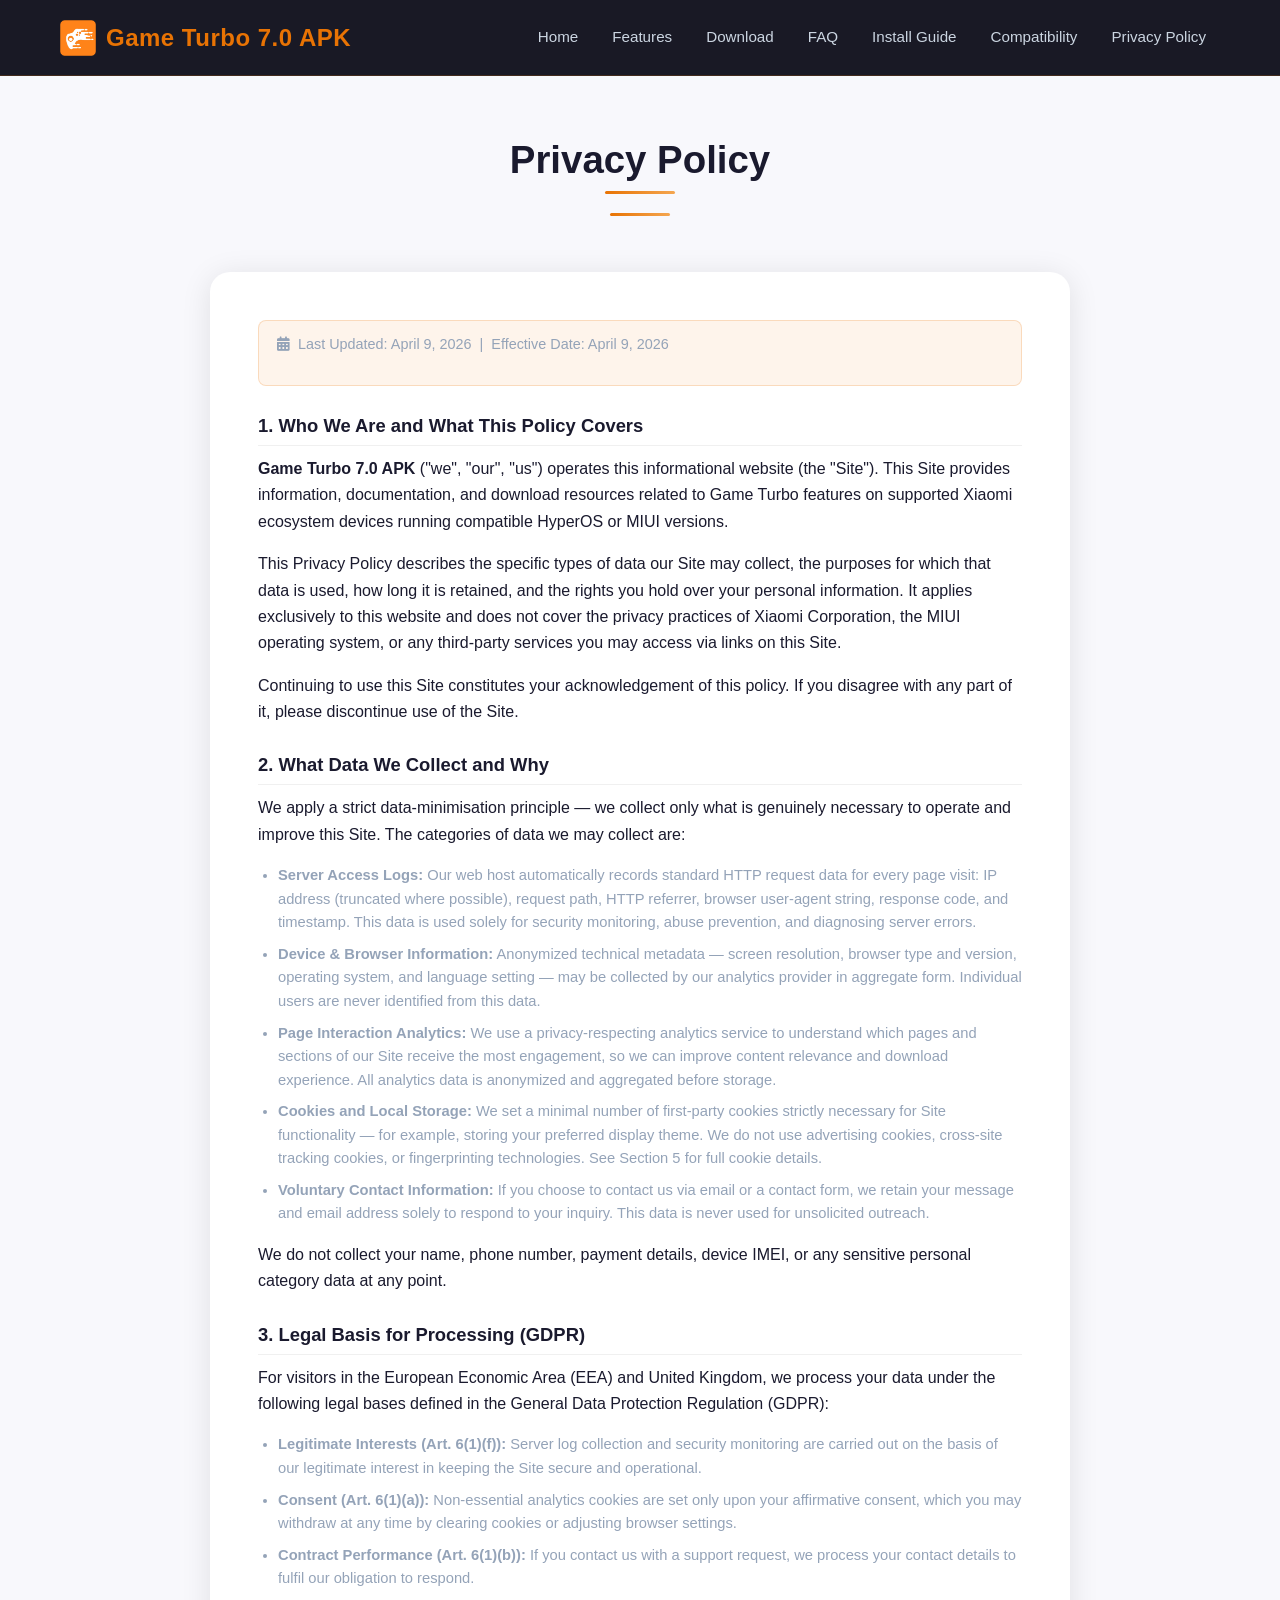
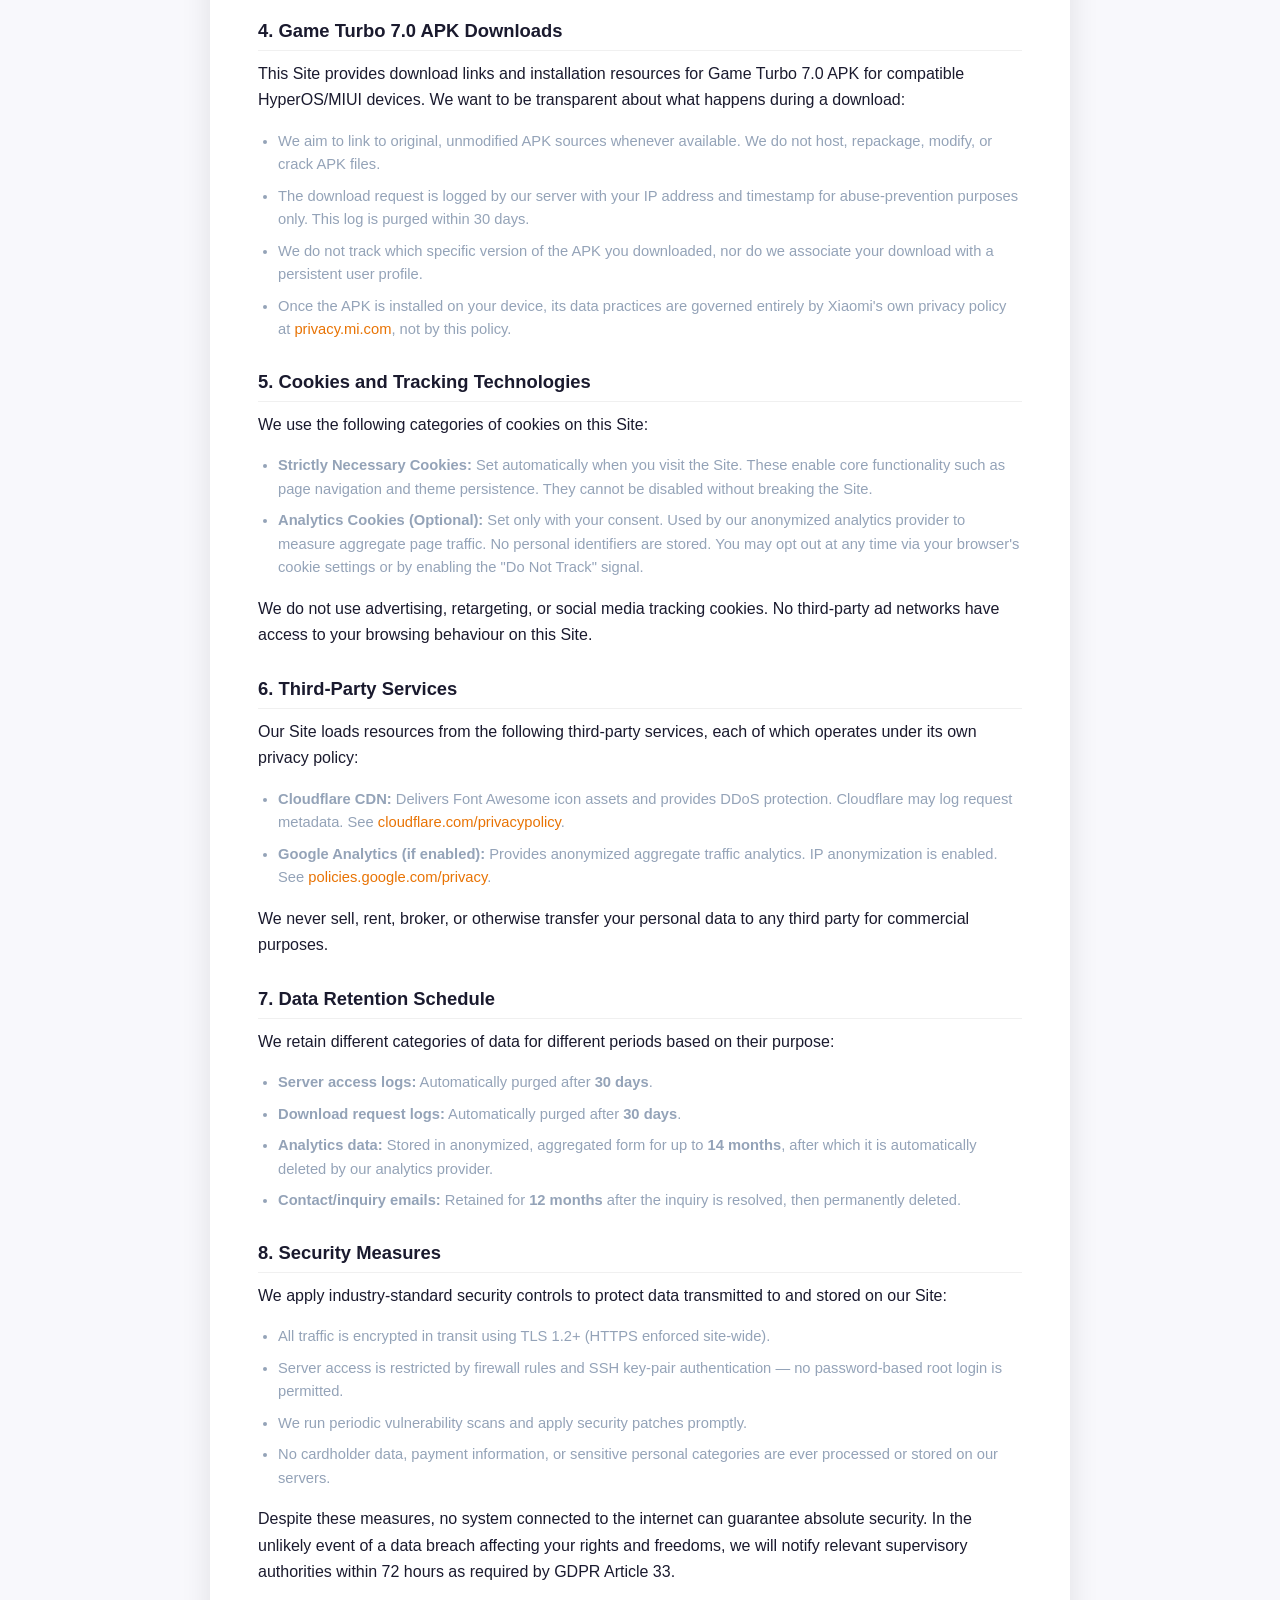
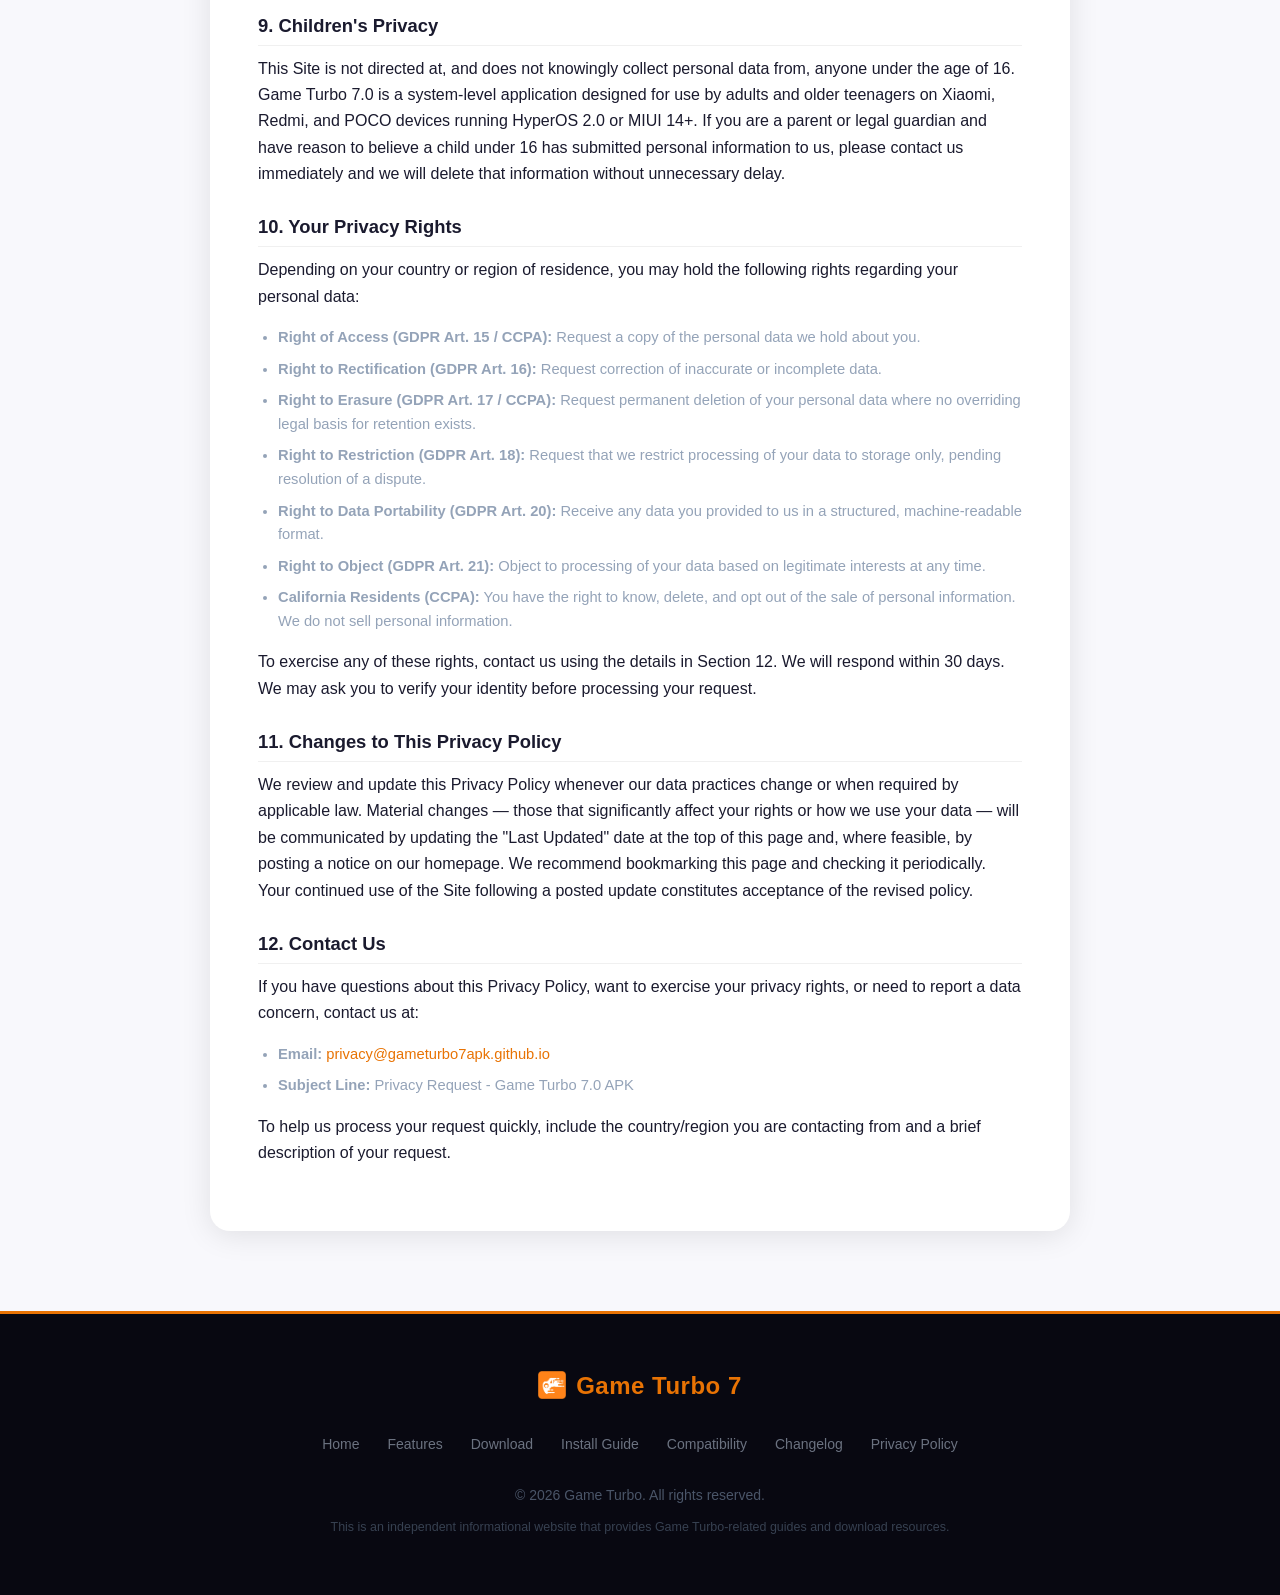
==== commit d41ea6ed: "Changes" ====
--- a/privacy-policy.html
+++ b/privacy-policy.html
@@ -6,11 +6,13 @@
     <meta name="viewport" content="width=device-width, initial-scale=1.0, maximum-scale=1.0, user-scalable=no">
     <title>Privacy Policy | Game Turbo 7.0 APK</title>
     <meta name="description" content="Privacy Policy for Game Turbo 7.0 APK website. Learn how we collect, use, and protect your personal information when you use our site.">
-    <meta name="robots" content="noindex, follow">
+    <meta name="robots" content="index, follow">
+    <link rel="canonical" href="https://gameturbo7apk.github.io/privacy-policy.html">
+    <meta name="google-site-verification" content="fFUDmuusCdp3cyDlA1GdelPp0i50YPl1Bjgm3LKJd5A" />
 
     <link rel="stylesheet" href="css/styles.css">
     <link rel="stylesheet" href="https://cdnjs.cloudflare.com/ajax/libs/font-awesome/6.0.0/css/all.min.css">
-    <link rel="icon" type="image/x-icon" href="images/favicon.ico">
+    <link rel="icon" type="image/svg+xml" href="data:image/svg+xml,%3Csvg xmlns='http://www.w3.org/2000/svg' viewBox='0 0 64 64'%3E%3Crect width='64' height='64' rx='12' fill='%231a1a2e'/%3E%3Ctext x='50%25' y='54%25' text-anchor='middle' font-size='34' fill='%23E87304'%3E%E2%9A%A1%3C/text%3E%3C/svg%3E">
 </head>
 
 <body>
@@ -58,6 +60,8 @@
                     <li><a href="index.html#features" class="nav-link">Features</a></li>
                     <li><a href="index.html#download" class="nav-link">Download</a></li>
                     <li><a href="index.html#faq" class="nav-link">FAQ</a></li>
+                    <li><a href="install-guide.html" class="nav-link">Install Guide</a></li>
+                    <li><a href="compatibility.html" class="nav-link">Compatibility</a></li>
                     <li><a href="privacy-policy.html" class="nav-link active">Privacy Policy</a></li>
                 </ul>
             </nav>
@@ -77,7 +81,7 @@
                     </div>
 
                     <h3>1. Who We Are and What This Policy Covers</h3>
-                    <p><strong>Game Turbo 7.0 APK</strong> ("we", "our", "us") operates this informational website (the "Site"). This Site provides information, documentation, and download resources for Game Turbo 7.0 — Xiaomi's most powerful HyperOS 2.0 game engine, featuring NPU-powered Neural Voice Changer with 12 presets at &lt;5ms latency, Neural Boost Engine for +75% FPS, Quad-Channel HyperConnect for -80% ping, and 4K ProStream Studio — built natively for HyperOS 2.0 and MIUI 14+ devices.</p>
+                    <p><strong>Game Turbo 7.0 APK</strong> ("we", "our", "us") operates this informational website (the "Site"). This Site provides information, documentation, and download resources related to Game Turbo features on supported Xiaomi ecosystem devices running compatible HyperOS or MIUI versions.</p>
                     <p>This Privacy Policy describes the specific types of data our Site may collect, the purposes for which that data is used, how long it is retained, and the rights you hold over your personal information. It applies exclusively to this website and does not cover the privacy practices of Xiaomi Corporation, the MIUI operating system, or any third-party services you may access via links on this Site.</p>
                     <p>Continuing to use this Site constitutes your acknowledgement of this policy. If you disagree with any part of it, please discontinue use of the Site.</p>
 
@@ -101,9 +105,9 @@
                     </ul>
 
                     <h3>4. Game Turbo 7.0 APK Downloads</h3>
-                    <p>This Site facilitates the download of Game Turbo 7.0 APK — the official Xiaomi HyperOS 2.0 system application for HyperOS 2.0 and MIUI 14+. We want to be transparent about what happens during a download:</p>
-                    <ul>
-                        <li>We link exclusively to the official, unmodified Xiaomi-signed APK. We do not host, repackage, modify, or crack the APK in any way.</li>
+                    <p>This Site provides download links and installation resources for Game Turbo 7.0 APK for compatible HyperOS/MIUI devices. We want to be transparent about what happens during a download:</p>
+                    <ul>
+                        <li>We aim to link to original, unmodified APK sources whenever available. We do not host, repackage, modify, or crack APK files.</li>
                         <li>The download request is logged by our server with your IP address and timestamp for abuse-prevention purposes only. This log is purged within 30 days.</li>
                         <li>We do not track which specific version of the APK you downloaded, nor do we associate your download with a persistent user profile.</li>
                         <li>Once the APK is installed on your device, its data practices are governed entirely by Xiaomi's own privacy policy at <a href="https://privacy.mi.com/" target="_blank" rel="noopener noreferrer">privacy.mi.com</a>, not by this policy.</li>
@@ -163,6 +167,14 @@
                     <h3>11. Changes to This Privacy Policy</h3>
                     <p>We review and update this Privacy Policy whenever our data practices change or when required by applicable law. Material changes — those that significantly affect your rights or how we use your data — will be communicated by updating the "Last Updated" date at the top of this page and, where feasible, by posting a notice on our homepage. We recommend bookmarking this page and checking it periodically. Your continued use of the Site following a posted update constitutes acceptance of the revised policy.</p>
 
+                    <h3>12. Contact Us</h3>
+                    <p>If you have questions about this Privacy Policy, want to exercise your privacy rights, or need to report a data concern, contact us at:</p>
+                    <ul>
+                        <li><strong>Email:</strong> <a href="mailto:privacy@gameturbo7apk.github.io">privacy@gameturbo7apk.github.io</a></li>
+                        <li><strong>Subject Line:</strong> Privacy Request - Game Turbo 7.0 APK</li>
+                    </ul>
+                    <p>To help us process your request quickly, include the country/region you are contacting from and a brief description of your request.</p>
+
                     
                 </div>
             </div>
@@ -179,10 +191,13 @@
                 <a href="index.html">Home</a>
                 <a href="index.html#features">Features</a>
                 <a href="index.html#download">Download</a>
+                <a href="install-guide.html">Install Guide</a>
+                <a href="compatibility.html">Compatibility</a>
+                <a href="changelog.html">Changelog</a>
                 <a href="privacy-policy.html">Privacy Policy</a>
             </div>
             <p class="footer-copy">&copy; 2026 Game Turbo. All rights reserved.</p>
-            <p class="footer-disclaimer">Game Turbo 7.0 is an official Xiaomi HyperOS feature. This website provides APK download resources and information only.</p>
+            <p class="footer-disclaimer">This is an independent informational website that provides Game Turbo-related guides and download resources.</p>
         </div>
     </footer>
 
--- a/css/styles.css
+++ b/css/styles.css
@@ -1,5 +1,5 @@
 /* ============================================================
-   GAME TURBO 4.0 — styles.css
+   GAME TURBO 7.0 — styles.css
    Brand Color: #E87304 (Orange)
    ============================================================ */
 
@@ -85,6 +85,11 @@
 
 section { padding: var(--section-padding); }
 img { max-width: 100%; height: auto; }
+
+.image-fallback {
+    object-fit: contain !important;
+    background: linear-gradient(135deg, #0f172a 0%, #1a1a2e 100%);
+}
 
 /* =================== UTILITY =================== */
 .container {
